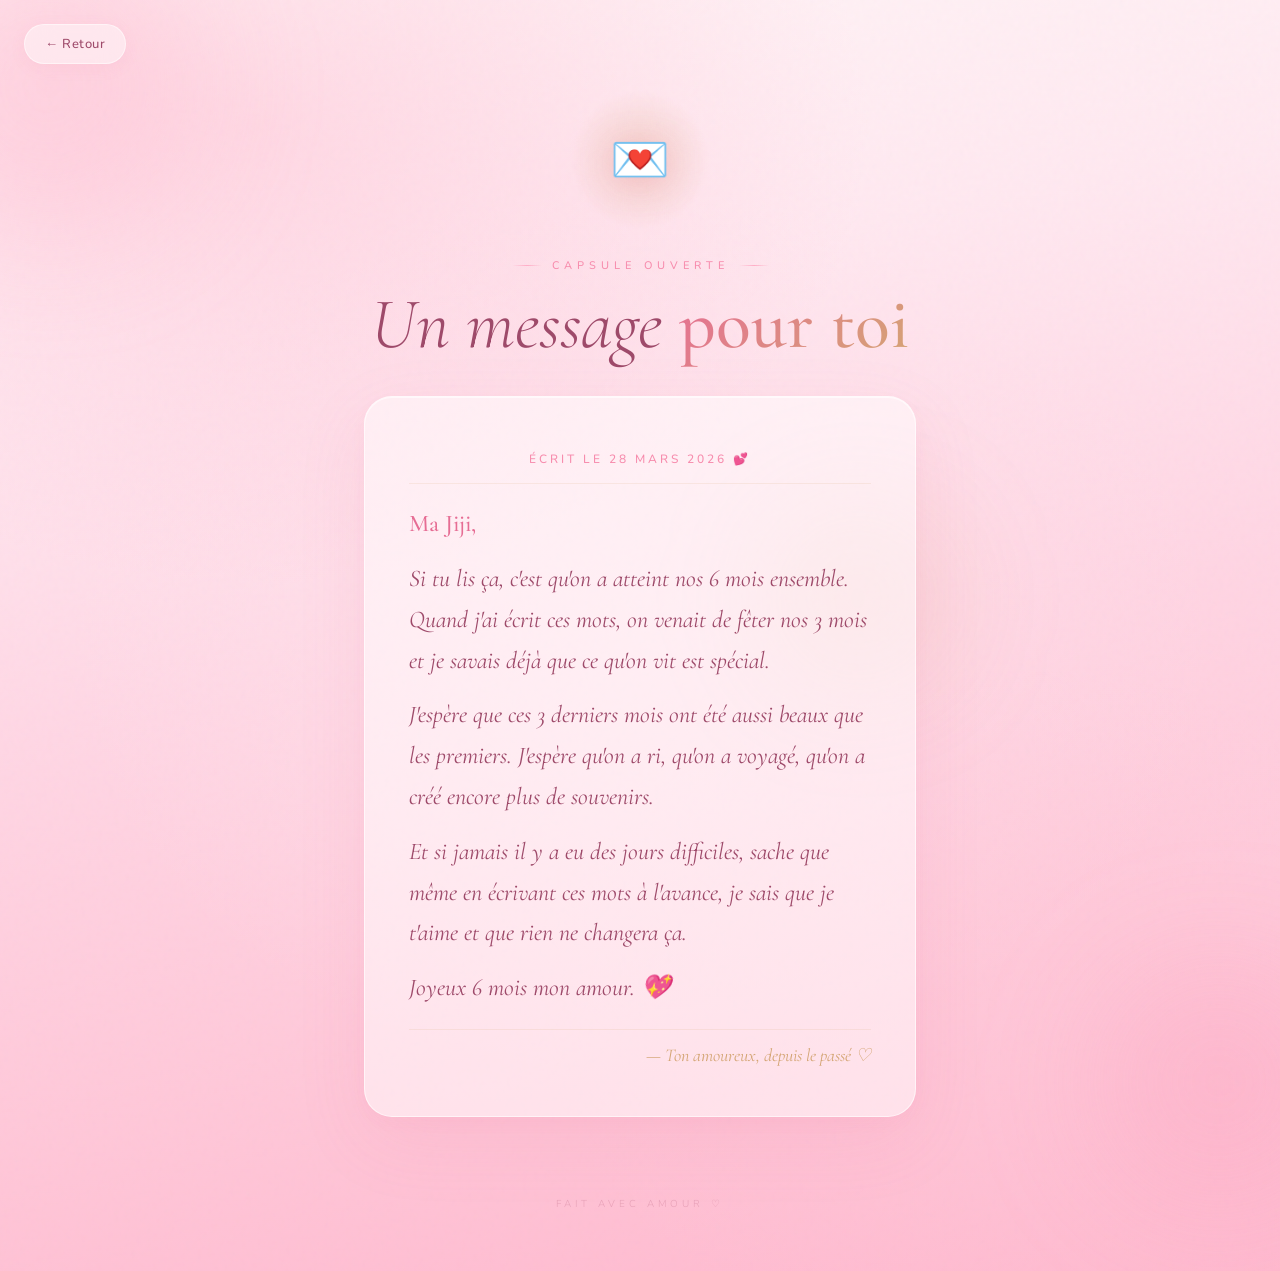
==== capsule.html @ 53beb2ec "Add files via upload" ====
<!DOCTYPE html>
<html lang="fr">
<head>
  <meta charset="UTF-8">
  <meta name="viewport" content="width=device-width, initial-scale=1.0">
  <title>Capsule temporelle 🔮</title>
  <link rel="preconnect" href="https://fonts.googleapis.com">
  <link href="https://fonts.googleapis.com/css2?family=Cormorant+Garamond:ital,wght@0,300;0,400;0,500;0,600;1,300;1,400;1,500&family=Nunito:wght@200;300;400;500;600&display=swap" rel="stylesheet">
  <link rel="stylesheet" href="style.css">
</head>
<body>

  <div class="page-moments">

    <!-- Décor ambiant -->
    <div class="orb orb-1"></div>
    <div class="orb orb-2"></div>
    <div class="orb orb-3"></div>
    <div class="hearts-container" id="heartsContainer"></div>

    <a href="index.html" class="back-btn">← Retour</a>

    <!-- ════════════════════════════════════
         CAPSULE TEMPORELLE
         ════════════════════════════════════ -->
    <div class="capsule-wrapper">

      <!-- ─── État VERROUILLÉ ─── -->
      <div class="capsule-locked" id="capsuleLocked">

        <div class="capsule-orb">
          <div class="capsule-orb-glow"></div>
          <div class="capsule-orb-icon">🔒</div>
        </div>

        <div class="capsule-header">
          <div class="welcome-tag">capsule temporelle</div>
          <h1 class="welcome-title">
            Un message <span>du passé</span>
          </h1>
          <p class="capsule-sub">
            Ton amoureux t'a écrit quelque chose…<br>
            mais il faudra patienter pour le lire.
          </p>
        </div>

        <!-- Countdown vers la date d'ouverture -->
        <div class="capsule-countdown">
          <div class="capsule-cd-label">Se déverrouille dans</div>
          <div class="capsule-cd-timer">
            <div class="capsule-cd-unit">
              <span class="capsule-cd-value" id="capDays">--</span>
              <span class="capsule-cd-suffix">jours</span>
            </div>
            <div class="capsule-cd-unit">
              <span class="capsule-cd-value" id="capHours">--</span>
              <span class="capsule-cd-suffix">heures</span>
            </div>
            <div class="capsule-cd-unit">
              <span class="capsule-cd-value" id="capMins">--</span>
              <span class="capsule-cd-suffix">min</span>
            </div>
            <div class="capsule-cd-unit">
              <span class="capsule-cd-value" id="capSecs">--</span>
              <span class="capsule-cd-suffix">sec</span>
            </div>
          </div>
          <div class="capsule-cd-date">📅 28 juin 2026 — Nos 6 mois 💕</div>
        </div>

        <p class="capsule-tease">Patience ma Jiji… ça vaut le coup d'attendre ✦</p>

      </div>

      <!-- ─── État DÉVERROUILLÉ ─── -->
      <div class="capsule-unlocked" id="capsuleUnlocked">

        <div class="capsule-orb">
          <div class="capsule-orb-glow capsule-orb-glow-open"></div>
          <div class="capsule-orb-icon">💌</div>
        </div>

        <div class="capsule-header">
          <div class="welcome-tag">capsule ouverte</div>
          <h1 class="welcome-title">
            Un message <span>pour toi</span>
          </h1>
        </div>

        <div class="capsule-letter">
          <div class="letter-paper">
            <div class="letter-header">
              <span class="letter-tag">Écrit le 28 mars 2026 💕</span>
            </div>

            <div class="capsule-message">
              <!-- ════════════════════════════════════════════
                   🎯 MODIFIE TON MESSAGE ICI
                   ════════════════════════════════════════════ -->
              <p>Ma Jiji,</p>
              <p>
                Si tu lis ça, c'est qu'on a atteint nos 6 mois ensemble.
                Quand j'ai écrit ces mots, on venait de fêter nos 3 mois
                et je savais déjà que ce qu'on vit est spécial.
              </p>
              <p>
                J'espère que ces 3 derniers mois ont été aussi beaux
                que les premiers. J'espère qu'on a ri, qu'on a voyagé,
                qu'on a créé encore plus de souvenirs.
              </p>
              <p>
                Et si jamais il y a eu des jours difficiles,
                sache que même en écrivant ces mots à l'avance,
                je sais que je t'aime et que rien ne changera ça.
              </p>
              <p>
                Joyeux 6 mois mon amour. 💖
              </p>
            </div>

            <div class="letter-signature visible" style="opacity:1; transform:none;">
              — Ton amoureux, depuis le passé ♡
            </div>
          </div>
        </div>

      </div>

    </div>

    <p class="footer-text" style="position:relative; z-index:2; margin-top:40px;">fait avec amour ♡</p>
  </div>

  <script src="script.js"></script>
  <script>
  /* ═══════════════════════════════════════════════════════
     CAPSULE TEMPORELLE — Logique
     ═══════════════════════════════════════════════════════ */

  // ════════════════════════════════════════════
  // 🎯 DATE D'OUVERTURE (modifie ici)
  // Mois 0-indexé : 5 = juin
  // ════════════════════════════════════════════
  const UNLOCK_DATE = new Date(2026, 5, 28, 0, 0, 0); // 28 juin 2026

  const lockedEl = document.getElementById('capsuleLocked');
  const unlockedEl = document.getElementById('capsuleUnlocked');
  const capDays = document.getElementById('capDays');
  const capHours = document.getElementById('capHours');
  const capMins = document.getElementById('capMins');
  const capSecs = document.getElementById('capSecs');

  function checkCapsule() {
    const now = new Date();
    const diff = UNLOCK_DATE - now;

    if (diff <= 0) {
      // DÉVERROUILLÉ !
      lockedEl.style.display = 'none';
      unlockedEl.style.display = 'flex';
      unlockedEl.classList.add('capsule-reveal');

      // Confettis
      for (let i = 0; i < 25; i++) {
        setTimeout(() => {
          const c = document.createElement('span');
          c.className = 'confetti';
          c.textContent = ['💖','💕','✨','🌸','♡','💗','🩷','🔮'][Math.floor(Math.random()*8)];
          c.style.left = Math.random() * 100 + '%';
          c.style.setProperty('--fall-duration', (2 + Math.random() * 3) + 's');
          c.style.setProperty('--sway', (Math.random() > 0.5 ? '' : '-') + (20 + Math.random()*60) + 'px');
          document.querySelector('.capsule-wrapper').appendChild(c);
          setTimeout(() => c.remove(), 5000);
        }, i * 100);
      }
      return;
    }

    // Encore verrouillé → afficher le countdown
    lockedEl.style.display = 'flex';
    unlockedEl.style.display = 'none';

    const days = Math.floor(diff / (1000 * 60 * 60 * 24));
    const hours = Math.floor((diff / (1000 * 60 * 60)) % 24);
    const mins = Math.floor((diff / (1000 * 60)) % 60);
    const secs = Math.floor((diff / 1000) % 60);

    capDays.textContent = String(days).padStart(2, '0');
    capHours.textContent = String(hours).padStart(2, '0');
    capMins.textContent = String(mins).padStart(2, '0');
    capSecs.textContent = String(secs).padStart(2, '0');
  }

  checkCapsule();
  setInterval(checkCapsule, 1000);
  </script>
</body>
</html>
---- style.css ----
/*
   POUR TOI 💕 — Feuille de style principale
*/

/*  Reset & Variables  */
*,
*::before,
*::after {
  margin: 0;
  padding: 0;
  box-sizing: border-box;
}

:root {
  /* Palette rose pastel */
  --rose-1: #fff5f7;
  --rose-2: #ffe4ec;
  --rose-3: #ffc8d9;
  --rose-4: #ffadc6;
  --rose-5: #f78cad;
  --rose-6: #e66d94;

  /* Accents */
  --blush: #fdf0f3;
  --cream: #fff9f5;
  --gold: #d4a574;
  --gold-light: #e8c9a0;

  /* Texte */
  --text-soft: rgba(180, 90, 120, 0.7);
  --text-warm: #9e4a6a;
}

html {
  scroll-behavior: smooth;
}

body {
  font-family: 'Nunito', sans-serif;
  background: var(--rose-1);
  color: var(--text-warm);
  overflow-x: hidden;
  -webkit-font-smoothing: antialiased;
}


/* ═══════════════════════════════════════════════════════
   HERO SECTION
   ═══════════════════════════════════════════════════════ */
.hero {
  min-height: 100vh;
  min-height: 100dvh;
  position: relative;
  display: flex;
  flex-direction: column;
  align-items: center;
  justify-content: center;
  padding: 40px 24px 60px;
  overflow: hidden;
}

/* Fond dégradé multicouche animé */
.hero::before {
  content: '';
  position: absolute;
  inset: 0;
  background:
    radial-gradient(ellipse 80% 60% at 20% 10%, rgba(255, 173, 198, 0.35) 0%, transparent 60%),
    radial-gradient(ellipse 70% 50% at 80% 80%, rgba(255, 200, 217, 0.4) 0%, transparent 55%),
    radial-gradient(ellipse 90% 70% at 50% 50%, rgba(255, 228, 236, 0.5) 0%, transparent 50%),
    linear-gradient(170deg, #fff5f7 0%, #ffe8f0 25%, #ffd6e4 50%, #ffc8d9 75%, #ffb8ce 100%);
  z-index: 0;
  animation: bgShift 20s ease-in-out infinite alternate;
}

@keyframes bgShift {
  0%   { filter: hue-rotate(0deg) brightness(1); }
  50%  { filter: hue-rotate(5deg) brightness(1.02); }
  100% { filter: hue-rotate(-3deg) brightness(1.01); }
}

/* Texture grain subtile */
.hero::after {
  content: '';
  position: absolute;
  inset: 0;
  opacity: 0.03;
  z-index: 1;
  pointer-events: none;
  background-image: url("data:image/svg+xml,%3Csvg viewBox='0 0 256 256' xmlns='http://www.w3.org/2000/svg'%3E%3Cfilter id='n'%3E%3CfeTurbulence type='fractalNoise' baseFrequency='0.9' numOctaves='4' stitchTiles='stitch'/%3E%3C/filter%3E%3Crect width='100%25' height='100%25' filter='url(%23n)'/%3E%3C/svg%3E");
}

.hero-content {
  position: relative;
  z-index: 2;
  display: flex;
  flex-direction: column;
  align-items: center;
  gap: 36px;
  max-width: 900px;
  width: 100%;
}


/* ─── Orbes lumineuses flottantes ─── */
.orb {
  position: absolute;
  border-radius: 50%;
  pointer-events: none;
  z-index: 1;
  filter: blur(60px);
}

.orb-1 {
  width: 300px;
  height: 300px;
  background: rgba(255, 173, 198, 0.3);
  top: -5%;
  left: -8%;
  animation: orbDrift1 18s ease-in-out infinite;
}

.orb-2 {
  width: 250px;
  height: 250px;
  background: rgba(247, 140, 173, 0.2);
  bottom: 5%;
  right: -5%;
  animation: orbDrift2 22s ease-in-out infinite;
}

.orb-3 {
  width: 180px;
  height: 180px;
  background: rgba(212, 165, 116, 0.15);
  top: 40%;
  left: 60%;
  animation: orbDrift3 15s ease-in-out infinite;
}

@keyframes orbDrift1 {
  0%, 100% { transform: translate(0, 0) scale(1); }
  33%      { transform: translate(40px, -30px) scale(1.1); }
  66%      { transform: translate(-20px, 40px) scale(0.9); }
}

@keyframes orbDrift2 {
  0%, 100% { transform: translate(0, 0) scale(1); }
  50%      { transform: translate(-50px, -30px) scale(1.15); }
}

@keyframes orbDrift3 {
  0%, 100% { transform: translate(0, 0); }
  50%      { transform: translate(30px, 30px); }
}


/* ═══════════════════════════════════════════════════════
   TEXTE DE BIENVENUE
   ═══════════════════════════════════════════════════════ */
.welcome-section {
  text-align: center;
  opacity: 0;
  animation: revealUp 1.2s cubic-bezier(.22, 1, .36, 1) 0.3s forwards;
}

.welcome-tag {
  font-family: 'Nunito', sans-serif;
  font-size: 11px;
  font-weight: 500;
  letter-spacing: 5px;
  text-transform: uppercase;
  color: var(--rose-5);
  margin-bottom: 12px;
  display: flex;
  align-items: center;
  justify-content: center;
  gap: 10px;
}

.welcome-tag::before,
.welcome-tag::after {
  content: '';
  width: 30px;
  height: 1px;
  background: linear-gradient(90deg, transparent, var(--rose-4), transparent);
}

.welcome-title {
  font-family: 'Cormorant Garamond', serif;
  font-size: clamp(36px, 8vw, 72px);
  font-weight: 300;
  font-style: italic;
  line-height: 1.1;
  color: var(--text-warm);
  margin-bottom: 8px;
}

.welcome-title span {
  font-weight: 500;
  font-style: normal;
  background: linear-gradient(135deg, var(--rose-6), var(--gold));
  -webkit-background-clip: text;
  -webkit-text-fill-color: transparent;
  background-clip: text;
}

.welcome-sub {
  font-family: 'Cormorant Garamond', serif;
  font-size: clamp(16px, 3vw, 22px);
  font-weight: 300;
  color: var(--text-soft);
  letter-spacing: 0.5px;
}


/* ═══════════════════════════════════════════════════════
   HERO IMAGE ZONE — Image + Countdown bubble
   ═══════════════════════════════════════════════════════ */
.hero-image-zone {
  position: relative;
  display: flex;
  align-items: center;
  justify-content: center;
  width: 100%;
  max-width: 900px;
}


/* ─── Bulle Countdown ─── */
.countdown-bubble {
  position: absolute;
  left: clamp(-10px, 2vw, 40px);
  top: 50%;
  transform: translateY(-50%);
  z-index: 10;

  display: flex;
  flex-direction: column;
  align-items: center;
  gap: 8px;

  padding: 20px 22px;
  border-radius: 26px;
  background: rgba(255, 255, 255, 0.35);
  backdrop-filter: blur(22px);
  -webkit-backdrop-filter: blur(22px);
  border: 1px solid rgba(255, 255, 255, 0.5);
  box-shadow:
    0 16px 50px rgba(230, 109, 148, 0.14),
    0 4px 18px rgba(230, 109, 148, 0.07),
    inset 0 1px 0 rgba(255, 255, 255, 0.55);

  opacity: 0;
  animation: revealBubble 1.2s cubic-bezier(.22, 1, .36, 1) 0.8s forwards;
}

@keyframes revealBubble {
  from { opacity: 0; transform: translateY(-50%) translateX(-30px) scale(0.9); }
  to   { opacity: 1; transform: translateY(-50%) translateX(0) scale(1); }
}

/* Reflet subtil en haut */
.countdown-bubble::before {
  content: '';
  position: absolute;
  top: 0;
  left: 0;
  right: 0;
  height: 45%;
  border-radius: 26px 26px 0 0;
  background: linear-gradient(to bottom, rgba(255, 255, 255, 0.1), transparent);
  pointer-events: none;
}

/* Label "Nos 3 mois dans" */
.countdown-label {
  font-family: 'Nunito', sans-serif;
  font-size: 11px;
  font-weight: 500;
  letter-spacing: 1.5px;
  text-transform: uppercase;
  color: var(--rose-5);
}

/* Timer principal */
.countdown-timer {
  display: flex;
  align-items: baseline;
  gap: 4px;
}

.countdown-unit {
  display: flex;
  align-items: baseline;
  gap: 1px;
}

.countdown-value {
  font-family: 'Cormorant Garamond', serif;
  font-size: clamp(26px, 4vw, 36px);
  font-weight: 600;
  color: var(--text-warm);
  min-width: 2ch;
  text-align: center;
  line-height: 1;
  transition: transform 0.3s cubic-bezier(.22, 1, .36, 1), opacity 0.3s ease;
}

.countdown-value.tick {
  transform: translateY(-3px) scale(1.1);
  opacity: 0.7;
}

.countdown-suffix {
  font-family: 'Nunito', sans-serif;
  font-size: 12px;
  font-weight: 400;
  color: var(--text-soft);
  margin-left: 1px;
}

.countdown-sep {
  font-family: 'Cormorant Garamond', serif;
  font-size: clamp(20px, 3vw, 28px);
  font-weight: 300;
  color: var(--rose-4);
  margin: 0 2px;
  line-height: 1;
  animation: pulseSep 2s ease-in-out infinite;
}

@keyframes pulseSep {
  0%, 100% { opacity: 1; }
  50% { opacity: 0.3; }
}

/* Date cible */
.countdown-date {
  font-family: 'Nunito', sans-serif;
  font-size: 10px;
  font-weight: 400;
  letter-spacing: 1px;
  color: var(--gold);
}

/* ─── Countdown responsive ─── */
@media (max-width: 900px) {
  .hero-image-zone {
    flex-direction: column;
    gap: 20px;
  }

  .countdown-bubble {
    position: relative;
    left: auto;
    top: auto;
    transform: none;
    animation: revealUp 1.2s cubic-bezier(.22, 1, .36, 1) 0.8s forwards;
    order: -1;
  }
}

@media (max-width: 600px) {
  .countdown-bubble {
    padding: 16px 18px;
    border-radius: 22px;
  }

  .countdown-value {
    font-size: 24px;
  }
}


/* ═══════════════════════════════════════════════════════
   IMAGE — Composition organique
   ═══════════════════════════════════════════════════════ */
.image-showcase {
  position: relative;
  width: clamp(220px, 50vw, 340px);
  opacity: 0;
  animation: revealScale 1.4s cubic-bezier(.22, 1, .36, 1) 0.6s forwards;
}

.image-frame {
  position: relative;
  border-radius: 40% 60% 55% 45% / 55% 45% 60% 40%;
  overflow: hidden;
  aspect-ratio: 3 / 4;
  box-shadow:
    0 30px 80px rgba(230, 109, 148, 0.2),
    0 10px 30px rgba(230, 109, 148, 0.1),
    inset 0 0 60px rgba(255, 255, 255, 0.2);
  border: 3px solid rgba(255, 255, 255, 0.5);
  animation:
    morphBlob 12s ease-in-out infinite,
    gentleFloat 6s ease-in-out infinite;
}

@keyframes morphBlob {
  0%, 100% { border-radius: 40% 60% 55% 45% / 55% 45% 60% 40%; }
  25%      { border-radius: 55% 45% 40% 60% / 45% 60% 45% 55%; }
  50%      { border-radius: 45% 55% 60% 40% / 60% 40% 55% 45%; }
  75%      { border-radius: 60% 40% 45% 55% / 40% 55% 45% 60%; }
}

@keyframes gentleFloat {
  0%, 100% { transform: translateY(0); }
  50%      { transform: translateY(-10px); }
}

.image-frame img {
  width: 100%;
  height: 100%;
  object-fit: cover;
  object-position: center 15%;
  display: block;
}

/* Overlay lumineux sur l'image */
.image-frame::after {
  content: '';
  position: absolute;
  inset: 0;
  background: linear-gradient(
    to top,
    rgba(255, 200, 217, 0.2) 0%,
    transparent 30%,
    transparent 70%,
    rgba(255, 245, 247, 0.15) 100%
  );
  pointer-events: none;
}

/* Anneau décoratif doré qui tourne */
.image-ring {
  position: absolute;
  inset: -18px;
  border-radius: 50%;
  border: 1px solid rgba(212, 165, 116, 0.2);
  animation: ringRotate 30s linear infinite;
  pointer-events: none;
}

.image-ring::before {
  content: '✦';
  position: absolute;
  top: -6px;
  left: 50%;
  transform: translateX(-50%);
  font-size: 12px;
  color: var(--gold);
  text-shadow: 0 0 10px rgba(212, 165, 116, 0.5);
}

@keyframes ringRotate {
  from { transform: rotate(0deg); }
  to   { transform: rotate(360deg); }
}



/* ═══════════════════════════════════════════════════════
   CARROUSEL — Navigation glassmorphism
   ═══════════════════════════════════════════════════════ */
.carousel-wrapper {
  width: 100%;
  max-width: 720px;
  opacity: 0;
  animation: revealUp 1.4s cubic-bezier(.22, 1, .36, 1) 0.9s forwards;
}

.carousel-container {
  position: relative;
  overflow: hidden;
  border-radius: 28px;
  background: rgba(255, 255, 255, 0.35);
  backdrop-filter: blur(24px);
  -webkit-backdrop-filter: blur(24px);
  border: 1px solid rgba(255, 255, 255, 0.5);
  box-shadow:
    0 20px 60px rgba(230, 109, 148, 0.1),
    0 4px 20px rgba(230, 109, 148, 0.05),
    inset 0 1px 0 rgba(255, 255, 255, 0.6);
}

.carousel-track {
  display: flex;
  transition: transform 0.7s cubic-bezier(.22, 1, .36, 1);
}

.carousel-slide {
  min-width: 100%;
  padding: clamp(28px, 5vw, 48px) clamp(24px, 5vw, 40px);
  text-align: center;
  display: flex;
  flex-direction: column;
  align-items: center;
  justify-content: center;
  gap: 14px;
  min-height: 180px;
}

/* Lien cliquable icône + titre */
.slide-link {
  display: flex;
  flex-direction: column;
  align-items: center;
  gap: 10px;
  text-decoration: none;
  color: inherit;
  cursor: pointer;
  padding: 12px 24px;
  border-radius: 20px;
  transition: all 0.35s cubic-bezier(.22, 1, .36, 1);
}

.slide-link:hover {
  background: rgba(255, 255, 255, 0.25);
  transform: translateY(-3px);
  box-shadow: 0 8px 24px rgba(230, 109, 148, 0.12);
}

.slide-link:hover .slide-title {
  background: linear-gradient(135deg, var(--rose-6), var(--gold));
  -webkit-background-clip: text;
  -webkit-text-fill-color: transparent;
  background-clip: text;
}

.slide-link:hover .slide-icon {
  transform: scale(1.15);
  filter: drop-shadow(0 6px 18px rgba(247, 140, 173, 0.45));
}

.slide-link .slide-icon {
  transition: all 0.35s ease;
}

.slide-link .slide-title {
  transition: all 0.35s ease;
}

.slide-icon {
  font-size: 32px;
  filter: drop-shadow(0 4px 12px rgba(247, 140, 173, 0.3));
  animation: gentleFloat 4s ease-in-out infinite;
}

.slide-title {
  font-family: 'Cormorant Garamond', serif;
  font-size: clamp(24px, 4.5vw, 36px);
  font-weight: 400;
  color: var(--text-warm);
  line-height: 1.2;
}

.slide-text {
  font-family: 'Nunito', sans-serif;
  font-size: clamp(13px, 2.2vw, 16px);
  font-weight: 300;
  color: var(--text-soft);
  line-height: 1.7;
  max-width: 420px;
}

.slide-divider {
  width: 40px;
  height: 1px;
  background: linear-gradient(90deg, transparent, var(--gold-light), transparent);
}

/* Flèches de navigation */
.carousel-nav {
  position: absolute;
  top: 50%;
  transform: translateY(-50%);
  width: 38px;
  height: 38px;
  border-radius: 50%;
  border: 1px solid rgba(255, 255, 255, 0.6);
  background: rgba(255, 255, 255, 0.5);
  backdrop-filter: blur(10px);
  -webkit-backdrop-filter: blur(10px);
  cursor: pointer;
  display: flex;
  align-items: center;
  justify-content: center;
  transition: all 0.3s ease;
  z-index: 3;
  color: var(--rose-6);
  font-size: 14px;
}

.carousel-nav:hover {
  background: rgba(255, 255, 255, 0.8);
  box-shadow: 0 4px 16px rgba(230, 109, 148, 0.15);
  transform: translateY(-50%) scale(1.08);
}

.carousel-prev { left: 12px; }
.carousel-next { right: 12px; }

/* Points de navigation */
.carousel-dots {
  display: flex;
  justify-content: center;
  gap: 10px;
  margin-top: 20px;
}

.carousel-dot {
  width: 8px;
  height: 8px;
  border-radius: 4px;
  border: none;
  background: var(--rose-3);
  cursor: pointer;
  transition: all 0.4s cubic-bezier(.22, 1, .36, 1);
  padding: 0;
}

.carousel-dot.active {
  width: 28px;
  background: linear-gradient(90deg, var(--rose-5), var(--gold));
  box-shadow: 0 2px 8px rgba(247, 140, 173, 0.3);
}

.carousel-dot:hover:not(.active) {
  background: var(--rose-4);
  transform: scale(1.2);
}

/* Pilules de navigation */
.carousel-pills {
  display: flex;
  justify-content: center;
  gap: 8px;
  margin-top: 16px;
  flex-wrap: wrap;
}

.carousel-pill {
  font-family: 'Nunito', sans-serif;
  font-size: 11px;
  font-weight: 400;
  letter-spacing: 0.8px;
  padding: 7px 16px;
  border-radius: 20px;
  border: 1px solid rgba(255, 255, 255, 0.4);
  background: transparent;
  color: var(--text-soft);
  cursor: pointer;
  transition: all 0.3s ease;
  backdrop-filter: blur(8px);
  -webkit-backdrop-filter: blur(8px);
}

.carousel-pill.active {
  background: rgba(255, 255, 255, 0.45);
  color: var(--text-warm);
  font-weight: 500;
  border-color: rgba(255, 255, 255, 0.7);
  box-shadow: 0 2px 12px rgba(230, 109, 148, 0.08);
}

.carousel-pill:hover:not(.active) {
  background: rgba(255, 255, 255, 0.25);
  color: var(--text-warm);
}


/* ═══════════════════════════════════════════════════════
   COEURS FLOTTANTS
   ═══════════════════════════════════════════════════════ */
.hearts-container {
  position: absolute;
  inset: 0;
  pointer-events: none;
  z-index: 1;
  overflow: hidden;
}

.floating-heart {
  position: absolute;
  bottom: -30px;
  opacity: 0;
  animation: floatUp var(--dur) ease-in-out var(--delay) infinite;
  font-size: var(--size);
  color: var(--rose-4);
}

@keyframes floatUp {
  0%   { transform: translateY(0) rotate(0deg) scale(0.5); opacity: 0; }
  10%  { opacity: 0.5; }
  50%  { opacity: 0.25; }
  100% { transform: translateY(-105vh) rotate(var(--rot)) scale(1); opacity: 0; }
}


/* ═══════════════════════════════════════════════════════
   FOOTER
   ═══════════════════════════════════════════════════════ */
.footer-text {
  font-family: 'Nunito', sans-serif;
  font-size: 10px;
  font-weight: 300;
  letter-spacing: 4px;
  text-transform: uppercase;
  color: rgba(180, 90, 120, 0.3);
  opacity: 0;
  animation: revealUp 1s ease 1.5s forwards;
}


/* ═══════════════════════════════════════════════════════
   SECTION MESSAGE
   ═══════════════════════════════════════════════════════ */
.message-section {
  min-height: 70vh;
  display: flex;
  align-items: center;
  justify-content: center;
  padding: 80px 24px;
  position: relative;
  background: linear-gradient(180deg, var(--rose-1) 0%, #fff 40%, var(--rose-1) 100%);
}

.message-card {
  max-width: 560px;
  text-align: center;
  padding: 60px 40px;
  background: rgba(255, 255, 255, 0.6);
  backdrop-filter: blur(20px);
  -webkit-backdrop-filter: blur(20px);
  border-radius: 32px;
  border: 1px solid rgba(255, 255, 255, 0.7);
  box-shadow: 0 30px 80px rgba(230, 109, 148, 0.08);
  opacity: 0;
  transform: translateY(40px);
  transition: all 0.8s cubic-bezier(.22, 1, .36, 1);
}

.message-card.visible {
  opacity: 1;
  transform: translateY(0);
}

.message-card .msg-emoji {
  font-size: 40px;
  margin-bottom: 20px;
  display: block;
}

.message-card h2 {
  font-family: 'Cormorant Garamond', serif;
  font-size: clamp(26px, 5vw, 38px);
  font-weight: 400;
  font-style: italic;
  color: var(--text-warm);
  line-height: 1.4;
  margin-bottom: 16px;
}

.message-card p {
  font-family: 'Nunito', sans-serif;
  font-size: clamp(14px, 2.5vw, 16px);
  font-weight: 300;
  color: var(--text-soft);
  line-height: 1.8;
}

.message-card .signature {
  margin-top: 28px;
  font-family: 'Cormorant Garamond', serif;
  font-size: 18px;
  font-style: italic;
  color: var(--gold);
}


/* ═══════════════════════════════════════════════════════
   ANIMATIONS GLOBALES
   ═══════════════════════════════════════════════════════ */
@keyframes revealUp {
  from { opacity: 0; transform: translateY(30px); }
  to   { opacity: 1; transform: translateY(0); }
}

@keyframes revealScale {
  from { opacity: 0; transform: scale(0.88); }
  to   { opacity: 1; transform: scale(1); }
}


/* ═══════════════════════════════════════════════════════
   RESPONSIVE
   ═══════════════════════════════════════════════════════ */
@media (max-width: 600px) {
  .carousel-nav {
    width: 32px;
    height: 32px;
    font-size: 12px;
  }
  .carousel-prev { left: 6px; }
  .carousel-next { right: 6px; }

  .image-ring { inset: -12px; }

  .message-card {
    padding: 40px 28px;
    border-radius: 24px;
  }
}


/* ═══════════════════════════════════════════════════════
   PAGE — NOS MOMENTS
   ═══════════════════════════════════════════════════════ */
.page-moments {
  min-height: 100vh;
  min-height: 100dvh;
  position: relative;
  display: flex;
  flex-direction: column;
  align-items: center;
  justify-content: flex-start;
  padding: 40px 24px 60px;
  overflow: hidden;
}

/* Même fond que la hero */
.page-moments::before {
  content: '';
  position: absolute;
  inset: 0;
  background:
    radial-gradient(ellipse 80% 60% at 20% 10%, rgba(255, 173, 198, 0.35) 0%, transparent 60%),
    radial-gradient(ellipse 70% 50% at 80% 80%, rgba(255, 200, 217, 0.4) 0%, transparent 55%),
    radial-gradient(ellipse 90% 70% at 50% 50%, rgba(255, 228, 236, 0.5) 0%, transparent 50%),
    linear-gradient(170deg, #fff5f7 0%, #ffe8f0 25%, #ffd6e4 50%, #ffc8d9 75%, #ffb8ce 100%);
  z-index: 0;
  animation: bgShift 20s ease-in-out infinite alternate;
}

.page-moments::after {
  content: '';
  position: absolute;
  inset: 0;
  opacity: 0.03;
  z-index: 1;
  pointer-events: none;
  background-image: url("data:image/svg+xml,%3Csvg viewBox='0 0 256 256' xmlns='http://www.w3.org/2000/svg'%3E%3Cfilter id='n'%3E%3CfeTurbulence type='fractalNoise' baseFrequency='0.9' numOctaves='4' stitchTiles='stitch'/%3E%3C/filter%3E%3Crect width='100%25' height='100%25' filter='url(%23n)'/%3E%3C/svg%3E");
}

/* ─── Bouton retour ─── */
.back-btn {
  position: fixed;
  top: 24px;
  left: 24px;
  z-index: 100;
  font-family: 'Nunito', sans-serif;
  font-size: 13px;
  font-weight: 500;
  letter-spacing: 0.5px;
  color: var(--text-warm);
  text-decoration: none;
  padding: 10px 20px;
  border-radius: 20px;
  background: rgba(255, 255, 255, 0.45);
  backdrop-filter: blur(14px);
  -webkit-backdrop-filter: blur(14px);
  border: 1px solid rgba(255, 255, 255, 0.5);
  box-shadow: 0 4px 16px rgba(230, 109, 148, 0.08);
  transition: all 0.3s ease;
  opacity: 0;
  animation: revealUp 0.8s cubic-bezier(.22, 1, .36, 1) 0.2s forwards;
}

.back-btn:hover {
  background: rgba(255, 255, 255, 0.7);
  transform: translateY(-2px);
  box-shadow: 0 6px 20px rgba(230, 109, 148, 0.12);
}

/* ─── Contenu principal ─── */
.moments-content {
  position: relative;
  z-index: 2;
  display: flex;
  flex-direction: column;
  align-items: center;
  gap: 0;
  width: 100%;
  max-width: 1200px;
}

.moments-header {
  text-align: center;
  padding-top: 30px;
  opacity: 0;
  animation: revealUp 1.2s cubic-bezier(.22, 1, .36, 1) 0.3s forwards;
}

/* ═══════════════════════════════════════════════════════
   TIMELINE — Structure verticale de souvenirs
   ═══════════════════════════════════════════════════════ */

/* En-tête de la page timeline */
.timeline-hero {
  position: relative;
  z-index: 2;
  text-align: center;
  padding: 60px 24px 40px;
}

.timeline-intro {
  margin-top: 14px;
  font-family: 'Nunito', sans-serif;
  font-size: 14px;
  font-weight: 300;
  color: var(--text-soft);
  letter-spacing: 1px;
  opacity: 0;
  animation: revealUp 1s ease 0.8s forwards;
}

/* Conteneur timeline */
.timeline {
  position: relative;
  z-index: 2;
  max-width: 1100px;
  margin: 0 auto;
  padding: 0 24px 40px;
}

/* Fil vertical */
.timeline::before {
  content: '';
  position: absolute;
  top: 0;
  left: 50%;
  transform: translateX(-50%);
  width: 1px;
  height: 100%;
  background: linear-gradient(
    to bottom,
    transparent 0%,
    rgba(212, 165, 116, 0.25) 8%,
    rgba(212, 165, 116, 0.2) 50%,
    rgba(212, 165, 116, 0.25) 92%,
    transparent 100%
  );
}


/* ─── Bloc mémoire (chaque souvenir) ─── */
.memory-block {
  position: relative;
  padding: 40px 0;
  overflow: visible;
}

/* Point sur la timeline */
.timeline-dot-marker {
  position: absolute;
  left: 50%;
  top: 60px;
  transform: translateX(-50%);
  width: 12px;
  height: 12px;
  border-radius: 50%;
  background: linear-gradient(135deg, var(--rose-5), var(--gold));
  box-shadow: 0 0 16px rgba(247, 140, 173, 0.35);
  z-index: 5;
}

.timeline-dot-marker::after {
  content: '';
  position: absolute;
  inset: -5px;
  border-radius: 50%;
  border: 1px solid rgba(212, 165, 116, 0.2);
}

/* Contenu du bloc mémoire */
.memory-content {
  display: flex;
  flex-direction: column;
  align-items: center;
  text-align: center;
  max-width: 720px;
  margin: 0 auto;
}

/* ─── Date — style simple ─── */
.memory-date {
  font-family: 'Nunito', sans-serif;
  font-size: 12px;
  font-weight: 500;
  letter-spacing: 4px;
  text-transform: uppercase;
  color: var(--rose-5);
  margin-bottom: 10px;
  display: flex;
  align-items: center;
  gap: 10px;
}

.memory-date::before,
.memory-date::after {
  content: '';
  width: 24px;
  height: 1px;
  background: linear-gradient(90deg, transparent, var(--rose-4), transparent);
}

/* ─── Date — style alternatif (plus émotionnel) ─── */
.memory-date-alt {
  display: flex;
  align-items: center;
  gap: 16px;
  margin-bottom: 14px;
}

.memory-date-alt .date-text {
  font-family: 'Nunito', sans-serif;
  font-size: 11px;
  font-weight: 400;
  letter-spacing: 3px;
  text-transform: uppercase;
  color: var(--gold);
}

.memory-date-alt .date-line {
  width: 40px;
  height: 1px;
  background: linear-gradient(90deg, transparent, var(--gold-light), transparent);
}

/* ─── Titres ─── */
.memory-title {
  font-family: 'Cormorant Garamond', serif;
  font-size: clamp(26px, 5vw, 40px);
  font-weight: 400;
  font-style: italic;
  color: var(--text-warm);
  line-height: 1.2;
  margin-bottom: 6px;
}

.memory-title-emotional {
  font-weight: 500;
  font-style: normal;
  background: linear-gradient(135deg, var(--text-warm), var(--rose-6), var(--gold));
  -webkit-background-clip: text;
  -webkit-text-fill-color: transparent;
  background-clip: text;
}

.memory-subtitle {
  font-family: 'Nunito', sans-serif;
  font-size: clamp(13px, 2.2vw, 15px);
  font-weight: 300;
  color: var(--text-soft);
  margin-bottom: 4px;
  letter-spacing: 0.3px;
}

/* Séparateur fin dans les blocs */
.memory-divider {
  width: 40px;
  height: 1px;
  background: linear-gradient(90deg, transparent, var(--gold-light), transparent);
  margin: 14px 0 20px;
}

/* ─── Images latérales (seulement bloc 1) ─── */
.memory-block .moments-img-victini {
  position: absolute;
  left: -43%;
  top: 70%;
  transform: translateY(-50%);
  z-index: 3;
}

.memory-block .moments-img-hellokitty {
  position: absolute;
  right: -43%;
  top: 20%;
  transform: translateY(-50%);
  z-index: 3;
}

.memory-block .moments-img-melody {
  position: absolute;
  right: -43%;
  top: 120%;
  transform: translateY(-50%);
  z-index: 3;
}

.memory-block .moments-img-maomao {
  position: absolute;
  left: -43%;
  top: 280%;
  transform: translateY(-50%);
  z-index: 3;
}

.memory-block .moments-img-nymphali {
  position: absolute;
  left: -43%;
  top: 170%;
  transform: translateY(-50%);
  z-index: 3;
}

.moments-img .image-showcase {
  width: clamp(140px, 20vw, 230px);
}

.moments-img-left .image-frame {
  animation: morphBlob 12s ease-in-out infinite, gentleFloat 6s ease-in-out infinite;
}

.moments-img-right .image-frame {
  animation: morphBlob 12s ease-in-out 2s infinite, gentleFloat 6s ease-in-out 1.5s infinite;
}

.moments-img-right .image-ring {
  animation: ringRotate 30s linear infinite reverse;
}


/* ─── Séparateur entre les blocs ─── */
.timeline-separator {
  display: flex;
  align-items: center;
  justify-content: center;
  padding: 30px 0;
  position: relative;
  z-index: 2;
}

.separator-icon {
  font-size: 14px;
  color: var(--gold);
  background: var(--rose-1);
  padding: 8px 14px;
  border-radius: 20px;
  border: 1px solid rgba(212, 165, 116, 0.15);
  letter-spacing: 2px;
  text-shadow: 0 0 8px rgba(212, 165, 116, 0.3);
}


/* ─── Scroll reveal pour les blocs ─── */
.memory-reveal {
  opacity: 0;
  transform: translateY(40px);
  transition: all 0.9s cubic-bezier(.22, 1, .36, 1);
}

.memory-reveal.visible {
  opacity: 1;
  transform: translateY(0);
}


/* ─── Footer de la timeline ─── */
.timeline-footer {
  position: relative;
  z-index: 2;
  text-align: center;
  padding: 60px 24px 50px;
  display: flex;
  flex-direction: column;
  align-items: center;
  gap: 20px;
}

.timeline-end-text {
  font-family: 'Cormorant Garamond', serif;
  font-size: clamp(20px, 4vw, 30px);
  font-weight: 300;
  font-style: italic;
  color: var(--text-soft);
  letter-spacing: 0.5px;
}


/* ─── Responsive — Timeline ─── */
@media (max-width: 900px) {
  .timeline::before {
    left: 24px;
  }

  .timeline-dot-marker {
    left: 24px;
    width: 10px;
    height: 10px;
  }

  .moments-img .image-showcase {
    width: clamp(120px, 22vw, 180px);
  }

  .coverflow-wrapper {
    width: clamp(300px, 75vw, 520px);
  }
}

@media (max-width: 768px) {
  .timeline::before {
    left: 20px;
  }

  .timeline-dot-marker {
    left: 20px;
    top: 30px;
    width: 8px;
    height: 8px;
  }

  .memory-block {
    padding: 30px 0;
  }

  /* Images latérales en inline sur mobile */
  .memory-block .moments-img-left,
  .memory-block .moments-img-right {
    position: relative;
    left: auto;
    right: auto;
    top: auto;
    transform: none;
    display: none; /* Cacher sur mobile pour aérer */
  }

  .coverflow-wrapper {
    width: 95%;
    max-width: 400px;
  }

  .coverflow-track {
    height: clamp(260px, 55vw, 360px);
  }

  .coverflow-item {
    width: clamp(180px, 50vw, 260px);
  }

  .coverflow-item[data-pos="-1"] {
    transform: translateX(-110px) scale(0.7) rotateY(15deg);
  }
  .coverflow-item[data-pos="1"] {
    transform: translateX(110px) scale(0.7) rotateY(-15deg);
  }
  .coverflow-item[data-pos="-2"],
  .coverflow-item[data-pos="2"] {
    opacity: 0;
    pointer-events: none;
  }

  .coverflow-nav {
    width: 36px;
    height: 36px;
    font-size: 12px;
  }
  .coverflow-prev { left: -4px; }
  .coverflow-next { right: -4px; }

  .timeline-separator {
    padding: 20px 0;
  }
}


/* ═══════════════════════════════════════════════════════
   CARROUSEL COVERFLOW — Effet immersif avec profondeur
   ═══════════════════════════════════════════════════════ */
.coverflow-wrapper {
  position: relative;
  z-index: 2;
  width: clamp(320px, 55vw, 620px);
  margin: 30px auto 0;
  opacity: 0;
  animation: revealScale 1.2s cubic-bezier(.22, 1, .36, 1) 0.7s forwards;
}

.coverflow-viewport {
  overflow: hidden;
  border-radius: 28px;
  padding: 30px 0 40px;
}

.coverflow-track {
  display: flex;
  align-items: center;
  justify-content: center;
  position: relative;
  height: clamp(300px, 45vw, 460px);
  perspective: 1200px;
}

/* ─── Chaque image du coverflow ─── */
.coverflow-item {
  position: absolute;
  width: clamp(200px, 30vw, 320px);
  aspect-ratio: 3 / 4;
  border-radius: 22px;
  overflow: hidden;
  border: 3px solid rgba(255, 255, 255, 0.5);
  box-shadow:
    0 15px 40px rgba(230, 109, 148, 0.12),
    0 5px 15px rgba(230, 109, 148, 0.06);
  transition:
    transform 0.65s cubic-bezier(.22, 1, .36, 1),
    opacity 0.65s ease,
    filter 0.65s ease,
    box-shadow 0.65s ease,
    z-index 0s;
  cursor: pointer;
  will-change: transform, opacity, filter;
}

.coverflow-item img {
  width: 100%;
  height: 100%;
  object-fit: cover;
  display: block;
  transition: transform 0.5s cubic-bezier(.22, 1, .36, 1);
}

/* Overlay rosé doux */
.coverflow-item::after {
  content: '';
  position: absolute;
  inset: 0;
  background: linear-gradient(
    to top,
    rgba(255, 200, 217, 0.18) 0%,
    transparent 40%
  );
  pointer-events: none;
  border-radius: 22px;
}

/* ─── États du coverflow ─── */

/* Image active — centre, grande, nette */
.coverflow-item[data-pos="0"] {
  transform: translateX(0) scale(1) rotateY(0deg);
  z-index: 10;
  opacity: 1;
  filter: brightness(1) blur(0px);
  box-shadow:
    0 25px 70px rgba(230, 109, 148, 0.22),
    0 10px 30px rgba(230, 109, 148, 0.12),
    0 0 50px rgba(247, 140, 173, 0.08);
}

.coverflow-item[data-pos="0"]:hover img {
  transform: scale(1.05);
}

/* 1 cran à gauche */
.coverflow-item[data-pos="-1"] {
  transform: translateX(clamp(-200px, -22vw, -130px)) scale(0.75) rotateY(18deg);
  z-index: 5;
  opacity: 0.6;
  filter: brightness(0.85) blur(1.5px);
}

/* 1 cran à droite */
.coverflow-item[data-pos="1"] {
  transform: translateX(clamp(130px, 22vw, 200px)) scale(0.75) rotateY(-18deg);
  z-index: 5;
  opacity: 0.6;
  filter: brightness(0.85) blur(1.5px);
}

/* 2 crans à gauche */
.coverflow-item[data-pos="-2"] {
  transform: translateX(clamp(-340px, -38vw, -220px)) scale(0.55) rotateY(28deg);
  z-index: 2;
  opacity: 0.3;
  filter: brightness(0.75) blur(3px);
}

/* 2 crans à droite */
.coverflow-item[data-pos="2"] {
  transform: translateX(clamp(220px, 38vw, 340px)) scale(0.55) rotateY(-28deg);
  z-index: 2;
  opacity: 0.3;
  filter: brightness(0.75) blur(3px);
}

/* Tout ce qui est plus loin : caché */
.coverflow-item[data-pos="hidden"] {
  transform: translateX(0) scale(0.3);
  z-index: 0;
  opacity: 0;
  filter: blur(8px);
  pointer-events: none;
}

/* ─── Flèches de navigation coverflow ─── */
.coverflow-nav {
  position: absolute;
  top: 50%;
  transform: translateY(-50%);
  width: 44px;
  height: 44px;
  border-radius: 50%;
  border: 1px solid rgba(255, 255, 255, 0.55);
  background: rgba(255, 255, 255, 0.45);
  backdrop-filter: blur(12px);
  -webkit-backdrop-filter: blur(12px);
  cursor: pointer;
  display: flex;
  align-items: center;
  justify-content: center;
  transition: all 0.3s ease;
  z-index: 20;
  color: var(--rose-6);
  font-size: 15px;
  box-shadow: 0 4px 16px rgba(230, 109, 148, 0.08);
}

.coverflow-nav:hover {
  background: rgba(255, 255, 255, 0.75);
  box-shadow: 0 6px 24px rgba(230, 109, 148, 0.15);
  transform: translateY(-50%) scale(1.1);
}

.coverflow-prev { left: -22px; }
.coverflow-next { right: -22px; }

/* ─── Dots indicateurs ─── */
.coverflow-dots {
  display: flex;
  justify-content: center;
  gap: 8px;
  margin-top: 8px;
}

.coverflow-dot {
  width: 7px;
  height: 7px;
  border-radius: 4px;
  border: none;
  padding: 0;
  background: var(--rose-3);
  cursor: pointer;
  transition: all 0.4s cubic-bezier(.22, 1, .36, 1);
}

.coverflow-dot.active {
  width: 24px;
  background: linear-gradient(90deg, var(--rose-5), var(--gold));
  box-shadow: 0 2px 8px rgba(247, 140, 173, 0.3);
}

.coverflow-dot:hover:not(.active) {
  background: var(--rose-4);
  transform: scale(1.3);
}


/* ═══════════════════════════════════════════════════════
   MINI-JEU — Page "Pour toi"
   ═══════════════════════════════════════════════════════ */

.game-wrapper {
  position: relative;
  z-index: 2;
  width: 100%;
  max-width: 600px;
  margin: 0 auto;
  padding: 60px 24px 40px;
  display: flex;
  flex-direction: column;
  align-items: center;
  min-height: 80vh;
}

/* ─── Barre de progression ─── */
.game-progress {
  width: 100%;
  max-width: 300px;
  height: 4px;
  background: rgba(255, 255, 255, 0.3);
  border-radius: 2px;
  overflow: hidden;
  margin-bottom: 28px;
  opacity: 0;
  animation: revealUp 0.8s ease 0.5s forwards;
}

.game-progress-bar {
  height: 100%;
  width: 0%;
  background: linear-gradient(90deg, var(--rose-5), var(--gold));
  border-radius: 2px;
  transition: width 0.7s cubic-bezier(.22, 1, .36, 1);
}

/* ─── Fragments collectés ─── */
.game-fragments {
  display: flex;
  flex-wrap: wrap;
  justify-content: center;
  gap: 6px 8px;
  min-height: 36px;
  margin-bottom: 30px;
  padding: 0 10px;
}

.fragment-word {
  font-family: 'Cormorant Garamond', serif;
  font-size: clamp(16px, 3vw, 20px);
  font-weight: 400;
  font-style: italic;
  color: var(--text-warm);
  opacity: 0;
  transform: translateY(10px) scale(0.85);
  transition: all 0.5s cubic-bezier(.22, 1, .36, 1);
  padding: 4px 10px;
  background: rgba(255, 255, 255, 0.3);
  backdrop-filter: blur(8px);
  -webkit-backdrop-filter: blur(8px);
  border-radius: 12px;
  border: 1px solid rgba(255, 255, 255, 0.4);
}

.fragment-word.visible {
  opacity: 1;
  transform: translateY(0) scale(1);
}

/* ─── Zone des étapes ─── */
.game-stage {
  width: 100%;
  position: relative;
  min-height: 320px;
  display: flex;
  align-items: center;
  justify-content: center;
}

.step {
  position: absolute;
  width: 100%;
  text-align: center;
  display: flex;
  flex-direction: column;
  align-items: center;
  gap: 16px;
  padding: 30px 20px;

  opacity: 0;
  transform: translateY(30px) scale(0.95);
  pointer-events: none;
  transition: all 0.5s cubic-bezier(.22, 1, .36, 1);
}

.step-active {
  opacity: 1;
  transform: translateY(0) scale(1);
  pointer-events: all;
}

.step-exit {
  opacity: 0;
  transform: translateY(-30px) scale(0.95);
  pointer-events: none;
}

.step-icon {
  font-size: 42px;
  filter: drop-shadow(0 4px 14px rgba(247, 140, 173, 0.3));
  animation: gentleFloat 4s ease-in-out infinite;
}

.step-title {
  font-family: 'Cormorant Garamond', serif;
  font-size: clamp(24px, 5vw, 34px);
  font-weight: 400;
  font-style: italic;
  color: var(--text-warm);
  line-height: 1.2;
}

.step-text {
  font-family: 'Nunito', sans-serif;
  font-size: clamp(13px, 2.5vw, 15px);
  font-weight: 300;
  color: var(--text-soft);
  line-height: 1.6;
}

/* ─── Bouton principal ─── */
.game-btn {
  font-family: 'Nunito', sans-serif;
  font-size: 14px;
  font-weight: 500;
  letter-spacing: 0.5px;
  padding: 12px 32px;
  border-radius: 24px;
  border: 1px solid rgba(255, 255, 255, 0.5);
  background: rgba(255, 255, 255, 0.4);
  backdrop-filter: blur(10px);
  -webkit-backdrop-filter: blur(10px);
  color: var(--rose-6);
  cursor: pointer;
  transition: all 0.35s cubic-bezier(.22, 1, .36, 1);
  box-shadow: 0 4px 16px rgba(230, 109, 148, 0.1);
  margin-top: 8px;
}

.game-btn:hover {
  background: rgba(255, 255, 255, 0.65);
  transform: translateY(-3px);
  box-shadow: 0 8px 24px rgba(230, 109, 148, 0.18);
}

.game-btn-secondary {
  font-size: 13px;
  padding: 10px 26px;
}

/* ─── Choix de cœurs ─── */
.step-choices {
  display: flex;
  gap: 30px;
  margin-top: 10px;
}

.choice-heart {
  font-size: 52px;
  background: none;
  border: none;
  cursor: pointer;
  transition: all 0.4s cubic-bezier(.22, 1, .36, 1);
  filter: drop-shadow(0 4px 12px rgba(247, 140, 173, 0.25));
  animation: gentleFloat 3s ease-in-out infinite;
}

.choice-heart:nth-child(2) {
  animation-delay: 0.8s;
}

.choice-heart:hover {
  transform: scale(1.3);
  filter: drop-shadow(0 8px 20px rgba(247, 140, 173, 0.4));
}

.choice-heart.picked {
  transform: scale(1.5);
  filter: drop-shadow(0 0 30px rgba(247, 140, 173, 0.6));
}

/* ─── Options de réponse ─── */
.step-options {
  display: flex;
  flex-direction: column;
  gap: 10px;
  width: 100%;
  max-width: 320px;
  margin-top: 8px;
}

.game-option {
  font-family: 'Nunito', sans-serif;
  font-size: 14px;
  font-weight: 400;
  padding: 12px 20px;
  border-radius: 18px;
  border: 1px solid rgba(255, 255, 255, 0.45);
  background: rgba(255, 255, 255, 0.25);
  backdrop-filter: blur(8px);
  -webkit-backdrop-filter: blur(8px);
  color: var(--text-warm);
  cursor: pointer;
  transition: all 0.3s ease;
  text-align: left;
}

.game-option:hover {
  background: rgba(255, 255, 255, 0.45);
  transform: translateX(6px);
  border-color: rgba(255, 255, 255, 0.6);
}

.game-option.selected {
  background: rgba(247, 140, 173, 0.15);
  border-color: var(--rose-4);
  color: var(--rose-6);
  font-weight: 500;
  transform: translateX(8px);
}

/* ─── Nuages ─── */
.cloud-grid {
  display: grid;
  grid-template-columns: repeat(3, 1fr);
  gap: 14px;
  margin-top: 10px;
}

.cloud-btn {
  font-size: 36px;
  background: rgba(255, 255, 255, 0.25);
  border: 1px solid rgba(255, 255, 255, 0.35);
  border-radius: 18px;
  padding: 14px;
  cursor: pointer;
  transition: all 0.35s ease;
  backdrop-filter: blur(6px);
  -webkit-backdrop-filter: blur(6px);
}

.cloud-btn:hover:not(:disabled) {
  background: rgba(255, 255, 255, 0.45);
  transform: scale(1.08);
}

.cloud-found {
  background: rgba(247, 140, 173, 0.2) !important;
  border-color: var(--rose-4) !important;
  transform: scale(1.15) !important;
  box-shadow: 0 0 24px rgba(247, 140, 173, 0.3);
}

.cloud-miss {
  opacity: 0.4;
  transform: scale(0.9);
}

/* ─── Love meter (slider) ─── */
.love-meter-wrap {
  display: flex;
  flex-direction: column;
  align-items: center;
  gap: 10px;
  width: 100%;
  max-width: 280px;
  margin-top: 10px;
}

.love-meter {
  -webkit-appearance: none;
  appearance: none;
  width: 100%;
  height: 6px;
  border-radius: 3px;
  background: linear-gradient(90deg, var(--rose-3), var(--rose-5), var(--gold));
  outline: none;
  cursor: pointer;
}

.love-meter::-webkit-slider-thumb {
  -webkit-appearance: none;
  appearance: none;
  width: 24px;
  height: 24px;
  border-radius: 50%;
  background: #fff;
  border: 2px solid var(--rose-5);
  box-shadow: 0 2px 10px rgba(230, 109, 148, 0.3);
  cursor: grab;
  transition: transform 0.2s ease;
}

.love-meter::-webkit-slider-thumb:hover {
  transform: scale(1.2);
}

.meter-label {
  font-size: 28px;
  transition: transform 0.3s ease;
}

/* ─── Étoiles ─── */
.stars-grid {
  display: flex;
  gap: 12px;
  margin-top: 10px;
  flex-wrap: wrap;
  justify-content: center;
}

.star-btn {
  font-size: 36px;
  background: rgba(255, 255, 255, 0.2);
  border: 1px solid rgba(255, 255, 255, 0.3);
  border-radius: 50%;
  width: 60px;
  height: 60px;
  cursor: pointer;
  transition: all 0.35s cubic-bezier(.22, 1, .36, 1);
  display: flex;
  align-items: center;
  justify-content: center;
}

.star-btn:hover:not(:disabled) {
  background: rgba(255, 255, 255, 0.4);
  transform: scale(1.15) rotate(15deg);
}

.star-clicked {
  background: rgba(212, 165, 116, 0.15) !important;
  border-color: var(--gold-light) !important;
  transform: scale(1.2) rotate(360deg) !important;
  box-shadow: 0 0 20px rgba(212, 165, 116, 0.3);
}

/* ─── Particules burst ─── */
.burst-particle {
  position: fixed;
  top: 50%;
  left: 50%;
  font-size: 18px;
  pointer-events: none;
  z-index: 100;
  animation: burstOut 0.8s ease-out forwards;
}

@keyframes burstOut {
  from {
    transform: translate(-50%, -50%) rotate(0deg) translateY(0);
    opacity: 1;
  }
  to {
    transform: translate(-50%, -50%) rotate(var(--angle)) translateY(calc(-1 * var(--dist)));
    opacity: 0;
  }
}

/* ═══════════════════════════════════════════════════════
   RÉVÉLATION FINALE
   ═══════════════════════════════════════════════════════ */
.final-reveal {
  position: fixed;
  inset: 0;
  z-index: 200;
  display: flex;
  align-items: center;
  justify-content: center;
  opacity: 0;
  pointer-events: none;
  transition: opacity 0.8s ease;
}

.final-reveal.active {
  opacity: 1;
  pointer-events: all;
}

.reveal-glow {
  position: absolute;
  inset: 0;
  background:
    radial-gradient(ellipse at center, rgba(255, 200, 217, 0.6) 0%, transparent 60%),
    linear-gradient(170deg, rgba(255, 245, 247, 0.95), rgba(255, 200, 217, 0.95));
  backdrop-filter: blur(20px);
  -webkit-backdrop-filter: blur(20px);
}

.reveal-content {
  position: relative;
  z-index: 2;
  text-align: center;
  display: flex;
  flex-direction: column;
  align-items: center;
  gap: 20px;
  padding: 40px;
  max-width: 500px;

  opacity: 0;
  transform: scale(0.85) translateY(20px);
  animation: none;
}

.final-reveal.active .reveal-content {
  animation: revealFinal 1.2s cubic-bezier(.22, 1, .36, 1) 0.4s forwards;
}

@keyframes revealFinal {
  from { opacity: 0; transform: scale(0.85) translateY(20px); }
  to   { opacity: 1; transform: scale(1) translateY(0); }
}

.reveal-emoji {
  font-size: 60px;
  animation: heartPulseReveal 1.5s ease-in-out infinite;
}

@keyframes heartPulseReveal {
  0%, 100% { transform: scale(1); }
  50% { transform: scale(1.15); }
}

.reveal-message {
  font-family: 'Cormorant Garamond', serif;
  font-size: clamp(28px, 6vw, 44px);
  font-weight: 500;
  font-style: italic;
  color: var(--text-warm);
  line-height: 1.35;
}

.reveal-sparkles {
  font-size: 14px;
  letter-spacing: 8px;
  color: var(--gold);
  animation: revealUp 1s ease 1.2s forwards;
  opacity: 0;
}

/* ─── Confettis ─── */
.confetti {
  position: fixed;
  top: -20px;
  font-size: 18px;
  z-index: 250;
  pointer-events: none;
  animation: confettiFall var(--fall-duration) ease-in forwards;
}

@keyframes confettiFall {
  0% {
    transform: translateY(0) translateX(0) rotate(0deg);
    opacity: 1;
  }
  100% {
    transform: translateY(100vh) translateX(var(--sway)) rotate(720deg);
    opacity: 0;
  }
}

/* ─── Responsive jeu ─── */
@media (max-width: 600px) {
  .game-wrapper {
    padding: 50px 16px 30px;
  }

  .choice-heart {
    font-size: 42px;
  }

  .cloud-grid {
    gap: 10px;
  }

  .cloud-btn {
    font-size: 28px;
    padding: 10px;
  }

  .star-btn {
    width: 50px;
    height: 50px;
    font-size: 28px;
  }
}

/* ─── Input date (mini-jeu) ─── */
.date-input-wrap {
  display: flex;
  flex-direction: column;
  align-items: center;
  gap: 14px;
  margin-top: 10px;
  width: 100%;
  max-width: 280px;
}

.game-input {
  font-family: 'Nunito', sans-serif;
  font-size: 18px;
  font-weight: 400;
  text-align: center;
  letter-spacing: 2px;
  padding: 14px 20px;
  border-radius: 18px;
  border: 2px solid rgba(255, 255, 255, 0.45);
  background: rgba(255, 255, 255, 0.3);
  backdrop-filter: blur(10px);
  -webkit-backdrop-filter: blur(10px);
  color: var(--text-warm);
  outline: none;
  width: 100%;
  transition: all 0.3s ease;
}

.game-input::placeholder {
  color: var(--rose-4);
  font-weight: 300;
  letter-spacing: 3px;
}

.game-input:focus {
  border-color: var(--rose-5);
  background: rgba(255, 255, 255, 0.45);
  box-shadow: 0 0 20px rgba(247, 140, 173, 0.15);
}

.game-input.input-success {
  border-color: var(--gold);
  background: rgba(212, 165, 116, 0.1);
  box-shadow: 0 0 24px rgba(212, 165, 116, 0.2);
}

.game-input.input-error {
  border-color: var(--rose-6);
  animation: shakeInput 0.4s ease;
}

@keyframes shakeInput {
  0%, 100% { transform: translateX(0); }
  20% { transform: translateX(-8px); }
  40% { transform: translateX(8px); }
  60% { transform: translateX(-5px); }
  80% { transform: translateX(5px); }
}

.error-msg {
  font-family: 'Nunito', sans-serif;
  font-size: 13px;
  font-weight: 400;
  color: var(--rose-6);
  min-height: 20px;
  transition: all 0.3s ease;
}

.error-msg.shake {
  animation: shakeInput 0.4s ease;
}

/* ═══════════════════════════════════════════════════════
   UN SECRET — Enveloppe + Lettre interactive
   ═══════════════════════════════════════════════════════ */

.secret-wrapper {
  position: relative;
  z-index: 2;
  width: 100%;
  max-width: 600px;
  margin: 0 auto;
  padding: 80px 24px 40px;
  display: flex;
  flex-direction: column;
  align-items: center;
  justify-content: center;
  min-height: 80vh;
}

/* ─── Enveloppe ─── */
.envelope {
  display: flex;
  flex-direction: column;
  align-items: center;
  position: relative;
  transition: all 0.7s cubic-bezier(.22, 1, .36, 1);
}

.envelope-body {
  display: flex;
  flex-direction: column;
  align-items: center;
  gap: 16px;
  padding: 50px 40px 40px;
  background: rgba(255, 255, 255, 0.4);
  backdrop-filter: blur(20px);
  -webkit-backdrop-filter: blur(20px);
  border-radius: 28px;
  border: 1px solid rgba(255, 255, 255, 0.55);
  box-shadow:
    0 20px 60px rgba(230, 109, 148, 0.12),
    0 4px 20px rgba(230, 109, 148, 0.06),
    inset 0 1px 0 rgba(255, 255, 255, 0.6);
  opacity: 0;
  animation: revealScale 1s cubic-bezier(.22, 1, .36, 1) 0.4s forwards;
}

.envelope-flap {
  width: 200px;
  height: 60px;
  background: linear-gradient(135deg, rgba(255, 200, 217, 0.5), rgba(255, 255, 255, 0.4));
  clip-path: polygon(50% 0%, 0% 100%, 100% 100%);
  margin-bottom: -20px;
  position: relative;
  z-index: 1;
  transition: transform 0.5s ease;
  opacity: 0;
  animation: revealUp 0.8s ease 0.3s forwards;
}

.envelope-icon {
  font-size: 56px;
  animation: gentleFloat 3s ease-in-out infinite;
  filter: drop-shadow(0 6px 18px rgba(247, 140, 173, 0.3));
}

.envelope-text {
  font-family: 'Cormorant Garamond', serif;
  font-size: clamp(20px, 4vw, 28px);
  font-weight: 400;
  font-style: italic;
  color: var(--text-warm);
}

.envelope-opened {
  transform: scale(0.9) translateY(-20px);
  opacity: 0;
}

.envelope-opened .envelope-flap {
  transform: rotateX(180deg);
}

/* ─── Lettre ─── */
.letter {
  width: 100%;
  display: none;
}

.letter.letter-visible {
  display: block;
  animation: revealScale 0.8s cubic-bezier(.22, 1, .36, 1) forwards;
}

.letter-paper {
  padding: clamp(30px, 6vw, 50px) clamp(24px, 5vw, 44px);
  background: rgba(255, 255, 255, 0.5);
  backdrop-filter: blur(24px);
  -webkit-backdrop-filter: blur(24px);
  border-radius: 28px;
  border: 1px solid rgba(255, 255, 255, 0.6);
  box-shadow:
    0 24px 70px rgba(230, 109, 148, 0.1),
    0 6px 20px rgba(230, 109, 148, 0.05),
    inset 0 1px 0 rgba(255, 255, 255, 0.6);
  min-height: 300px;
  display: flex;
  flex-direction: column;
  gap: 20px;
  position: relative;
  cursor: pointer;
  user-select: none;
}

.letter-header {
  text-align: center;
  padding-bottom: 14px;
  border-bottom: 1px solid rgba(212, 165, 116, 0.15);
}

.letter-tag {
  font-family: 'Nunito', sans-serif;
  font-size: 12px;
  font-weight: 500;
  letter-spacing: 3px;
  text-transform: uppercase;
  color: var(--rose-5);
}

.letter-body {
  font-family: 'Cormorant Garamond', serif;
  font-size: clamp(22px, 4.5vw, 32px);
  font-weight: 400;
  font-style: italic;
  color: var(--text-warm);
  line-height: 1.6;
  text-align: center;
  min-height: 160px;
  display: flex;
  flex-wrap: wrap;
  justify-content: center;
  align-content: center;
  gap: 6px 8px;
}

.letter-word {
  display: inline-block;
  opacity: 0;
  transform: translateY(12px);
  transition: all 0.5s cubic-bezier(.22, 1, .36, 1);
}

.letter-word.visible {
  opacity: 1;
  transform: translateY(0);
}

.letter-hint {
  text-align: center;
  transition: all 0.4s ease;
}

.letter-hint span {
  font-family: 'Nunito', sans-serif;
  font-size: 12px;
  font-weight: 300;
  letter-spacing: 1px;
  color: var(--text-soft);
  animation: pulseSep 2.5s ease-in-out infinite;
}

.letter-hint.hidden {
  opacity: 0;
  transform: translateY(-10px);
}

.letter-signature {
  text-align: right;
  font-family: 'Cormorant Garamond', serif;
  font-size: 18px;
  font-style: italic;
  color: var(--gold);
  opacity: 0;
  transform: translateY(10px);
  transition: all 0.6s cubic-bezier(.22, 1, .36, 1);
  padding-top: 14px;
  border-top: 1px solid rgba(212, 165, 116, 0.15);
}

.letter-signature.visible {
  opacity: 1;
  transform: translateY(0);
}

/* ─── Responsive secret ─── */
@media (max-width: 600px) {
  .secret-wrapper {
    padding: 60px 16px 30px;
  }

  .envelope-body {
    padding: 40px 28px 32px;
  }

  .letter-paper {
    padding: 28px 20px;
    border-radius: 22px;
  }
}

/* ═══════════════════════════════════════════════════════
   MEMORY GAME — Cartes à retourner
   ═══════════════════════════════════════════════════════ */

.memory-wrapper {
  position: relative;
  z-index: 2;
  width: 100%;
  max-width: 650px;
  margin: 0 auto;
  padding: 60px 24px 40px;
  display: flex;
  flex-direction: column;
  align-items: center;
  gap: 24px;
}

.memory-header {
  text-align: center;
  opacity: 0;
  animation: revealUp 1s cubic-bezier(.22, 1, .36, 1) 0.3s forwards;
}

/* ─── Stats ─── */
.memory-stats {
  display: flex;
  align-items: center;
  gap: 16px;
  flex-wrap: wrap;
  justify-content: center;
  opacity: 0;
  animation: revealUp 0.8s ease 0.5s forwards;
}

.stat-box {
  display: flex;
  flex-direction: column;
  align-items: center;
  gap: 2px;
  padding: 10px 18px;
  border-radius: 18px;
  background: rgba(255, 255, 255, 0.3);
  backdrop-filter: blur(12px);
  -webkit-backdrop-filter: blur(12px);
  border: 1px solid rgba(255, 255, 255, 0.4);
}

.stat-label {
  font-family: 'Nunito', sans-serif;
  font-size: 10px;
  font-weight: 500;
  letter-spacing: 2px;
  text-transform: uppercase;
  color: var(--text-soft);
}

.stat-value {
  font-family: 'Cormorant Garamond', serif;
  font-size: 22px;
  font-weight: 600;
  color: var(--text-warm);
}

.memory-restart {
  font-size: 12px;
  padding: 8px 18px;
}

/* ─── Grille de cartes ─── */
.memory-grid {
  display: grid;
  grid-template-columns: repeat(4, 1fr);
  gap: clamp(8px, 1.5vw, 14px);
  width: 100%;
  max-width: 500px;
  perspective: 1000px;
}

/* ─── Carte individuelle ─── */
.memory-card {
  aspect-ratio: 3 / 4;
  cursor: pointer;
  position: relative;
  transform-style: preserve-3d;
}

.card-inner {
  width: 100%;
  height: 100%;
  position: relative;
  transform-style: preserve-3d;
  transition: transform 0.5s cubic-bezier(.22, 1, .36, 1);
  border-radius: 16px;
}

/* Retournement */
.memory-card.flipped .card-inner,
.memory-card.matched .card-inner {
  transform: rotateY(180deg);
}

/* Faces communes */
.card-front,
.card-back {
  position: absolute;
  inset: 0;
  border-radius: 16px;
  backface-visibility: hidden;
  -webkit-backface-visibility: hidden;
  display: flex;
  align-items: center;
  justify-content: center;
  overflow: hidden;
}

/* Face avant (dos de la carte) */
.card-front {
  background: linear-gradient(145deg, rgba(255, 255, 255, 0.45), rgba(255, 200, 217, 0.3));
  backdrop-filter: blur(14px);
  -webkit-backdrop-filter: blur(14px);
  border: 2px solid rgba(255, 255, 255, 0.5);
  box-shadow:
    0 8px 28px rgba(230, 109, 148, 0.1),
    0 2px 8px rgba(230, 109, 148, 0.05),
    inset 0 1px 0 rgba(255, 255, 255, 0.5);
  font-size: 24px;
  transition: box-shadow 0.3s ease, transform 0.3s ease;
}

.memory-card:hover .card-front {
  box-shadow:
    0 12px 36px rgba(230, 109, 148, 0.18),
    0 4px 12px rgba(230, 109, 148, 0.08);
  transform: scale(1.02);
}

/* Face arrière (contenu) */
.card-back {
  background: rgba(255, 255, 255, 0.55);
  backdrop-filter: blur(16px);
  -webkit-backdrop-filter: blur(16px);
  border: 2px solid rgba(255, 255, 255, 0.6);
  box-shadow:
    0 8px 28px rgba(230, 109, 148, 0.1),
    inset 0 1px 0 rgba(255, 255, 255, 0.5);
  transform: rotateY(180deg);
}

.card-emoji {
  font-size: clamp(28px, 6vw, 42px);
  filter: drop-shadow(0 2px 8px rgba(247, 140, 173, 0.2));
}

.card-photo {
  width: 100%;
  height: 100%;
  object-fit: cover;
  border-radius: 14px;
}

/* Carte matchée */
.memory-card.matched .card-inner {
  animation: cardMatched 0.5s ease forwards;
}

.memory-card.matched .card-back {
  border-color: var(--gold-light);
  box-shadow:
    0 0 24px rgba(212, 165, 116, 0.2),
    0 8px 28px rgba(230, 109, 148, 0.1);
}

@keyframes cardMatched {
  0% { transform: rotateY(180deg) scale(1); }
  50% { transform: rotateY(180deg) scale(1.08); }
  100% { transform: rotateY(180deg) scale(1); }
}

/* ─── Écran de victoire ─── */
.memory-win {
  position: fixed;
  inset: 0;
  z-index: 200;
  display: flex;
  align-items: center;
  justify-content: center;
  opacity: 0;
  pointer-events: none;
  transition: opacity 0.6s ease;
}

.memory-win.active {
  opacity: 1;
  pointer-events: all;
}

.memory-win::before {
  content: '';
  position: absolute;
  inset: 0;
  background:
    radial-gradient(ellipse at center, rgba(255, 200, 217, 0.6) 0%, transparent 60%),
    linear-gradient(170deg, rgba(255, 245, 247, 0.95), rgba(255, 200, 217, 0.95));
  backdrop-filter: blur(20px);
  -webkit-backdrop-filter: blur(20px);
}

.win-content {
  position: relative;
  z-index: 2;
  text-align: center;
  display: flex;
  flex-direction: column;
  align-items: center;
  gap: 16px;
  padding: 40px;
  opacity: 0;
  transform: scale(0.85) translateY(20px);
}

.memory-win.active .win-content {
  animation: revealFinal 1s cubic-bezier(.22, 1, .36, 1) 0.3s forwards;
}

@keyframes revealFinal {
  from { opacity: 0; transform: scale(0.85) translateY(20px); }
  to   { opacity: 1; transform: scale(1) translateY(0); }
}

.win-emoji {
  font-size: 56px;
  animation: heartPulseReveal 1.5s ease-in-out infinite;
}

@keyframes heartPulseReveal {
  0%, 100% { transform: scale(1); }
  50% { transform: scale(1.15); }
}

.win-title {
  font-family: 'Cormorant Garamond', serif;
  font-size: clamp(28px, 6vw, 42px);
  font-weight: 500;
  font-style: italic;
  color: var(--text-warm);
}

.win-text {
  font-family: 'Nunito', sans-serif;
  font-size: clamp(14px, 2.5vw, 16px);
  font-weight: 300;
  color: var(--text-soft);
  line-height: 1.6;
}

.win-text strong {
  color: var(--rose-6);
  font-weight: 600;
}

/* ─── Responsive Memory ─── */
@media (max-width: 500px) {
  .memory-grid {
    grid-template-columns: repeat(3, 1fr);
    gap: 6px;
  }

  .card-front {
    font-size: 18px;
  }

  .card-emoji {
    font-size: 26px;
  }

  .memory-wrapper {
    padding: 50px 12px 30px;
    gap: 18px;
  }

  .stat-box {
    padding: 8px 14px;
  }
}

/* ═══════════════════════════════════════════════════════
   CAPSULE TEMPORELLE
   ═══════════════════════════════════════════════════════ */

.capsule-wrapper {
  position: relative;
  z-index: 2;
  width: 100%;
  max-width: 600px;
  margin: 0 auto;
  padding: 70px 24px 40px;
  display: flex;
  flex-direction: column;
  align-items: center;
  min-height: 85vh;
}

/* ─── Orbe central (cadenas / enveloppe) ─── */
.capsule-orb {
  position: relative;
  width: 100px;
  height: 100px;
  display: flex;
  align-items: center;
  justify-content: center;
  margin-bottom: 24px;
  opacity: 0;
  animation: revealScale 1s cubic-bezier(.22, 1, .36, 1) 0.3s forwards;
}

.capsule-orb-glow {
  position: absolute;
  inset: -20px;
  border-radius: 50%;
  background: radial-gradient(circle, rgba(247, 140, 173, 0.25) 0%, transparent 70%);
  animation: capsuleGlow 4s ease-in-out infinite;
}

.capsule-orb-glow-open {
  background: radial-gradient(circle, rgba(212, 165, 116, 0.3) 0%, transparent 70%);
}

@keyframes capsuleGlow {
  0%, 100% { transform: scale(1); opacity: 0.8; }
  50% { transform: scale(1.2); opacity: 1; }
}

.capsule-orb-icon {
  font-size: 48px;
  position: relative;
  z-index: 2;
  animation: gentleFloat 4s ease-in-out infinite;
  filter: drop-shadow(0 4px 16px rgba(247, 140, 173, 0.3));
}

/* ─── État verrouillé ─── */
.capsule-locked {
  display: flex;
  flex-direction: column;
  align-items: center;
  text-align: center;
  gap: 28px;
}

.capsule-header {
  opacity: 0;
  animation: revealUp 1s cubic-bezier(.22, 1, .36, 1) 0.5s forwards;
}

.capsule-sub {
  font-family: 'Nunito', sans-serif;
  font-size: clamp(13px, 2.5vw, 15px);
  font-weight: 300;
  color: var(--text-soft);
  line-height: 1.7;
  margin-top: 10px;
}

/* ─── Countdown capsule ─── */
.capsule-countdown {
  display: flex;
  flex-direction: column;
  align-items: center;
  gap: 16px;
  padding: 28px 34px;
  border-radius: 28px;
  background: rgba(255, 255, 255, 0.35);
  backdrop-filter: blur(22px);
  -webkit-backdrop-filter: blur(22px);
  border: 1px solid rgba(255, 255, 255, 0.5);
  box-shadow:
    0 16px 50px rgba(230, 109, 148, 0.12),
    0 4px 18px rgba(230, 109, 148, 0.06),
    inset 0 1px 0 rgba(255, 255, 255, 0.55);
  opacity: 0;
  animation: revealUp 1s cubic-bezier(.22, 1, .36, 1) 0.7s forwards;
}

.capsule-cd-label {
  font-family: 'Nunito', sans-serif;
  font-size: 11px;
  font-weight: 500;
  letter-spacing: 3px;
  text-transform: uppercase;
  color: var(--rose-5);
}

.capsule-cd-timer {
  display: flex;
  gap: 20px;
}

.capsule-cd-unit {
  display: flex;
  flex-direction: column;
  align-items: center;
  gap: 4px;
}

.capsule-cd-value {
  font-family: 'Cormorant Garamond', serif;
  font-size: clamp(32px, 6vw, 48px);
  font-weight: 600;
  color: var(--text-warm);
  line-height: 1;
  min-width: 2ch;
  text-align: center;
}

.capsule-cd-suffix {
  font-family: 'Nunito', sans-serif;
  font-size: 10px;
  font-weight: 400;
  letter-spacing: 1px;
  text-transform: uppercase;
  color: var(--text-soft);
}

.capsule-cd-date {
  font-family: 'Nunito', sans-serif;
  font-size: 12px;
  font-weight: 400;
  color: var(--gold);
  letter-spacing: 0.5px;
}

.capsule-tease {
  font-family: 'Cormorant Garamond', serif;
  font-size: clamp(16px, 3vw, 20px);
  font-weight: 400;
  font-style: italic;
  color: var(--text-soft);
  opacity: 0;
  animation: revealUp 1s ease 1s forwards;
}

/* ─── État déverrouillé ─── */
.capsule-unlocked {
  display: none;
  flex-direction: column;
  align-items: center;
  text-align: center;
  gap: 24px;
}

.capsule-reveal {
  animation: revealScale 1s cubic-bezier(.22, 1, .36, 1) forwards;
}

.capsule-letter {
  width: 100%;
  opacity: 0;
  animation: revealUp 1s cubic-bezier(.22, 1, .36, 1) 0.5s forwards;
}

.capsule-message {
  font-family: 'Cormorant Garamond', serif;
  font-size: clamp(18px, 3.5vw, 24px);
  font-weight: 400;
  font-style: italic;
  color: var(--text-warm);
  line-height: 1.7;
  text-align: left;
  display: flex;
  flex-direction: column;
  gap: 14px;
}

.capsule-message p:first-child {
  font-weight: 500;
  font-style: normal;
  color: var(--rose-6);
}

/* ─── Responsive capsule ─── */
@media (max-width: 600px) {
  .capsule-wrapper {
    padding: 60px 16px 30px;
  }

  .capsule-countdown {
    padding: 22px 24px;
    border-radius: 22px;
  }

  .capsule-cd-timer {
    gap: 14px;
  }

  .capsule-cd-value {
    font-size: 30px;
  }

  .capsule-orb {
    width: 80px;
    height: 80px;
  }

  .capsule-orb-icon {
    font-size: 38px;
  }
}

/* ═══════════════════════════════════════════════════════
   CASH — Tickets à gratter
   ═══════════════════════════════════════════════════════ */

.cash-wrapper {
  position: relative;
  z-index: 2;
  width: 100%;
  max-width: 600px;
  margin: 0 auto;
  padding: 60px 24px 40px;
  display: flex;
  flex-direction: column;
  align-items: center;
  gap: 20px;
}

.cash-header {
  text-align: center;
  opacity: 0;
  animation: revealUp 1s cubic-bezier(.22, 1, .36, 1) 0.3s forwards;
}

/* ─── Légende des lots ─── */
.cash-legend {
  display: flex;
  flex-direction: column;
  gap: 6px;
  padding: 16px 22px;
  border-radius: 20px;
  background: rgba(255, 255, 255, 0.3);
  backdrop-filter: blur(14px);
  -webkit-backdrop-filter: blur(14px);
  border: 1px solid rgba(255, 255, 255, 0.45);
  width: 100%;
  max-width: 400px;
  opacity: 0;
  animation: revealUp 0.8s ease 0.5s forwards;
}

.legend-item {
  display: flex;
  align-items: center;
  gap: 10px;
  font-family: 'Nunito', sans-serif;
  font-size: 12px;
}

.legend-hearts {
  font-size: 11px;
  min-width: 50px;
  color: var(--rose-6);
  font-weight: 600;
}

.legend-text {
  color: var(--text-soft);
  font-weight: 300;
}

/* ─── Tabs tickets ─── */
.ticket-tabs {
  display: flex;
  gap: 8px;
  opacity: 0;
  animation: revealUp 0.8s ease 0.6s forwards;
}

.ticket-tab {
  font-family: 'Nunito', sans-serif;
  font-size: 13px;
  font-weight: 500;
  padding: 10px 22px;
  border-radius: 20px;
  border: 1px solid rgba(255, 255, 255, 0.45);
  background: rgba(255, 255, 255, 0.25);
  backdrop-filter: blur(10px);
  -webkit-backdrop-filter: blur(10px);
  color: var(--text-soft);
  cursor: pointer;
  transition: all 0.3s ease;
}

.ticket-tab.active {
  background: rgba(255, 255, 255, 0.5);
  color: var(--text-warm);
  border-color: rgba(255, 255, 255, 0.65);
  box-shadow: 0 4px 14px rgba(230, 109, 148, 0.1);
}

.ticket-tab.locked {
  opacity: 0.5;
  cursor: not-allowed;
}

.ticket-tab.done.winner {
  background: rgba(212, 165, 116, 0.15);
  border-color: var(--gold-light);
  color: var(--gold);
}

.ticket-tab.done.loser {
  opacity: 0.5;
  text-decoration: line-through;
}

/* Grille de grattage  */
.ticket-zone {
  width: 100%;
  display: flex;
  justify-content: center;
}

.scratch-grid {
  display: grid;
  grid-template-columns: repeat(5, 1fr);
  gap: 6px;
  width: 100%;
  max-width: 380px;
  min-height: 250px;
}

.scratch-cell {
  aspect-ratio: 1;
  position: relative;
  border-radius: 12px;
  overflow: hidden;
  min-height: 50px;
}

.cell-content {
  position: absolute;
  inset: 0;
  width: 100%;
  height: 100%;
  display: flex;
  align-items: center;
  justify-content: center;
  background: rgba(255, 255, 255, 0.4);
  border-radius: 12px;
  border: 1px solid rgba(255, 255, 255, 0.3);
}

.cell-heart {
  font-size: clamp(18px, 4vw, 26px);
  filter: drop-shadow(0 2px 6px rgba(230, 109, 148, 0.3));
}

.cell-cross {
  font-size: clamp(18px, 4vw, 24px);
  color: rgba(180, 90, 120, 0.25);
  font-weight: 300;
  font-family: 'Nunito', sans-serif;
}

/* Couche à gratter */
.cell-scratch {
  position: absolute;
  inset: 0;
  width: 100%;
  height: 100%;
  display: flex;
  align-items: center;
  justify-content: center;
  background: linear-gradient(145deg, #dbb07a, #e8929f);
  border-radius: 12px;
  border: 2px solid rgba(255, 255, 255, 0.5);
  cursor: pointer;
  transition: all 0.35s cubic-bezier(.22, 1, .36, 1);
  z-index: 2;
}

.scratch-icon {
  font-size: 14px;
  color: rgba(255, 255, 255, 0.7);
  transition: transform 0.3s ease;
}

.cell-scratch:hover {
  background: linear-gradient(145deg, rgba(212, 165, 116, 0.55), rgba(247, 140, 173, 0.45));
  border-color: rgba(255, 255, 255, 0.7);
}

.cell-scratch:hover .scratch-icon {
  transform: rotate(45deg) scale(1.2);
}

.cell-scratch.gone {
  transform: scale(0.3) rotate(15deg);
  opacity: 0;
  pointer-events: none;
}

/* Case révélée */
.scratch-cell.scratched .cell-content {
  animation: cellReveal 0.3s ease forwards;
}

@keyframes cellReveal {
  from { transform: scale(0.8); opacity: 0.5; }
  to { transform: scale(1); opacity: 1; }
}

/* Cœur trouvé : glow */
.scratch-cell.scratched .cell-heart {
  animation: heartFound 0.4s ease;
}

@keyframes heartFound {
  0% { transform: scale(0.5); }
  60% { transform: scale(1.3); }
  100% { transform: scale(1); }
}

/* Compteur de cœurs */
.heart-counter {
  display: flex;
  align-items: center;
  gap: 8px;
  padding: 10px 20px;
  border-radius: 18px;
  background: rgba(255, 255, 255, 0.3);
  backdrop-filter: blur(12px);
  -webkit-backdrop-filter: blur(12px);
  border: 1px solid rgba(255, 255, 255, 0.4);
}

.heart-counter-label {
  font-family: 'Nunito', sans-serif;
  font-size: 12px;
  font-weight: 400;
  color: var(--text-soft);
}

.heart-counter-value {
  font-family: 'Cormorant Garamond', serif;
  font-size: 22px;
  font-weight: 600;
  color: var(--rose-6);
}

/* Résultat */
.ticket-result {
  text-align: center;
  min-height: 40px;
}

.result-win {
  font-family: 'Nunito', sans-serif;
  font-size: 14px;
  font-weight: 400;
  color: var(--text-warm);
  padding: 14px 22px;
  border-radius: 18px;
  background: rgba(212, 165, 116, 0.12);
  border: 1px solid rgba(212, 165, 116, 0.25);
  animation: revealUp 0.5s ease forwards;
}

.result-win strong {
  color: var(--gold);
  font-weight: 600;
}

.result-lose {
  font-family: 'Nunito', sans-serif;
  font-size: 14px;
  font-weight: 300;
  color: var(--text-soft);
  padding: 14px 22px;
  border-radius: 18px;
  background: rgba(255, 255, 255, 0.2);
  border: 1px solid rgba(255, 255, 255, 0.3);
  animation: revealUp 0.5s ease forwards;
}

/* Écran victoire Cash */
.cash-win-screen {
  position: fixed;
  inset: 0;
  z-index: 200;
  display: flex;
  align-items: center;
  justify-content: center;
  opacity: 0;
  pointer-events: none;
  transition: opacity 0.6s ease;
}

.cash-win-screen.active {
  opacity: 1;
  pointer-events: all;
}

.cash-win-screen .reveal-content {
  opacity: 0;
  transform: scale(0.85) translateY(20px);
}

.cash-win-screen.active .reveal-content {
  animation: revealFinal 1s cubic-bezier(.22, 1, .36, 1) 0.3s forwards;
}

.cash-win-screen .win-title {
  font-family: 'Cormorant Garamond', serif;
  font-size: clamp(28px, 6vw, 42px);
  font-weight: 500;
  font-style: italic;
  color: var(--text-warm);
}

.cash-win-screen .win-text {
  font-family: 'Nunito', sans-serif;
  font-size: clamp(14px, 2.5vw, 16px);
  font-weight: 300;
  color: var(--text-soft);
  line-height: 1.8;
}

.cash-win-screen .win-text strong {
  color: var(--rose-6);
  font-weight: 600;
}

/*  Responsive Cash */
@media (max-width: 500px) {
  .cash-wrapper {
    padding: 50px 12px 30px;
    gap: 16px;
  }

  .scratch-grid {
    gap: 4px;
  }

  .scratch-cell {
    border-radius: 8px;
  }

  .cell-scratch {
    border-radius: 8px;
  }

  .ticket-tab {
    font-size: 11px;
    padding: 8px 16px;
  }

  .cash-legend {
    padding: 12px 16px;
  }

  .legend-item {
    font-size: 11px;
  }
}

/* Image bulle déco sur la page cash */
.cash-image-deco {
  position: absolute;
  right: -23%;
  top: 40%;
  z-index: 3;
  opacity: 0;
  animation: revealFromRightHero 1.4s cubic-bezier(.22, 1, .36, 1) 0.4s forwards;
  pointer-events: none;
}

@keyframes revealFromRightHero {
  from { opacity: 0; transform: translateX(30px); }
  to   { opacity: 1; transform: translateX(0); }
}

.cash-image-deco .image-showcase {
  width: clamp(100px, 16vw, 180px);
}

@media (max-width: 768px) {
  .cash-image-deco {
    position: relative;
    right: auto;
    top: auto;
    margin-bottom: -10px;
  }

  .cash-image-deco .image-showcase {
    width: clamp(100px, 30vw, 150px);
  }
}

/* Récapitulatif final  */
.cash-recap {
  width: 100%;
  max-width: 400px;
  opacity: 0;
  transform: translateY(20px);
  transition: all 0.8s cubic-bezier(.22, 1, .36, 1);
  pointer-events: none;
}

.cash-recap.visible {
  opacity: 1;
  transform: translateY(0);
  pointer-events: all;
}

.recap-card {
  padding: 28px 26px;
  border-radius: 24px;
  background: rgba(255, 255, 255, 0.4);
  backdrop-filter: blur(20px);
  -webkit-backdrop-filter: blur(20px);
  border: 1px solid rgba(255, 255, 255, 0.55);
  box-shadow:
    0 16px 50px rgba(230, 109, 148, 0.1),
    0 4px 16px rgba(230, 109, 148, 0.05),
    inset 0 1px 0 rgba(255, 255, 255, 0.55);
  display: flex;
  flex-direction: column;
  align-items: center;
  gap: 14px;
  text-align: center;
}

.recap-title {
  font-family: 'Cormorant Garamond', serif;
  font-size: clamp(22px, 4vw, 28px);
  font-weight: 500;
  color: var(--text-warm);
}

.recap-divider {
  width: 40px;
  height: 1px;
  background: linear-gradient(90deg, transparent, var(--gold-light), transparent);
}

.recap-text {
  font-family: 'Nunito', sans-serif;
  font-size: 14px;
  font-weight: 300;
  color: var(--text-soft);
  line-height: 1.6;
}

.recap-text strong {
  color: var(--text-warm);
  font-weight: 600;
}

.recap-lots {
  display: flex;
  flex-direction: column;
  gap: 10px;
  width: 100%;
}

.recap-lot-item {
  display: flex;
  align-items: center;
  gap: 12px;
  padding: 10px 16px;
  border-radius: 14px;
  background: rgba(212, 165, 116, 0.1);
  border: 1px solid rgba(212, 165, 116, 0.2);
}

.recap-lot-num {
  font-family: 'Nunito', sans-serif;
  font-size: 11px;
  font-weight: 500;
  letter-spacing: 1px;
  text-transform: uppercase;
  color: var(--gold);
  white-space: nowrap;
}

.recap-lot-name {
  font-family: 'Nunito', sans-serif;
  font-size: 13px;
  font-weight: 400;
  color: var(--text-warm);
}

.recap-footer-text {
  font-family: 'Cormorant Garamond', serif;
  font-size: 18px;
  font-weight: 400;
  font-style: italic;
  color: var(--rose-6);
  margin-top: 4px;
}

/* Bouton "Passer au ticket suivant" */
.next-ticket-wrap {
  display: flex;
  flex-direction: column;
  align-items: center;
  gap: 10px;
  margin-top: 16px;
  opacity: 0;
  animation: revealUp 0.6s cubic-bezier(.22, 1, .36, 1) 0.3s forwards;
}

.next-ticket-text {
  font-family: 'Cormorant Garamond', serif;
  font-size: clamp(16px, 3vw, 20px);
  font-weight: 400;
  font-style: italic;
  color: var(--text-soft);
}

.next-ticket-btn {
  padding: 10px 28px;
}
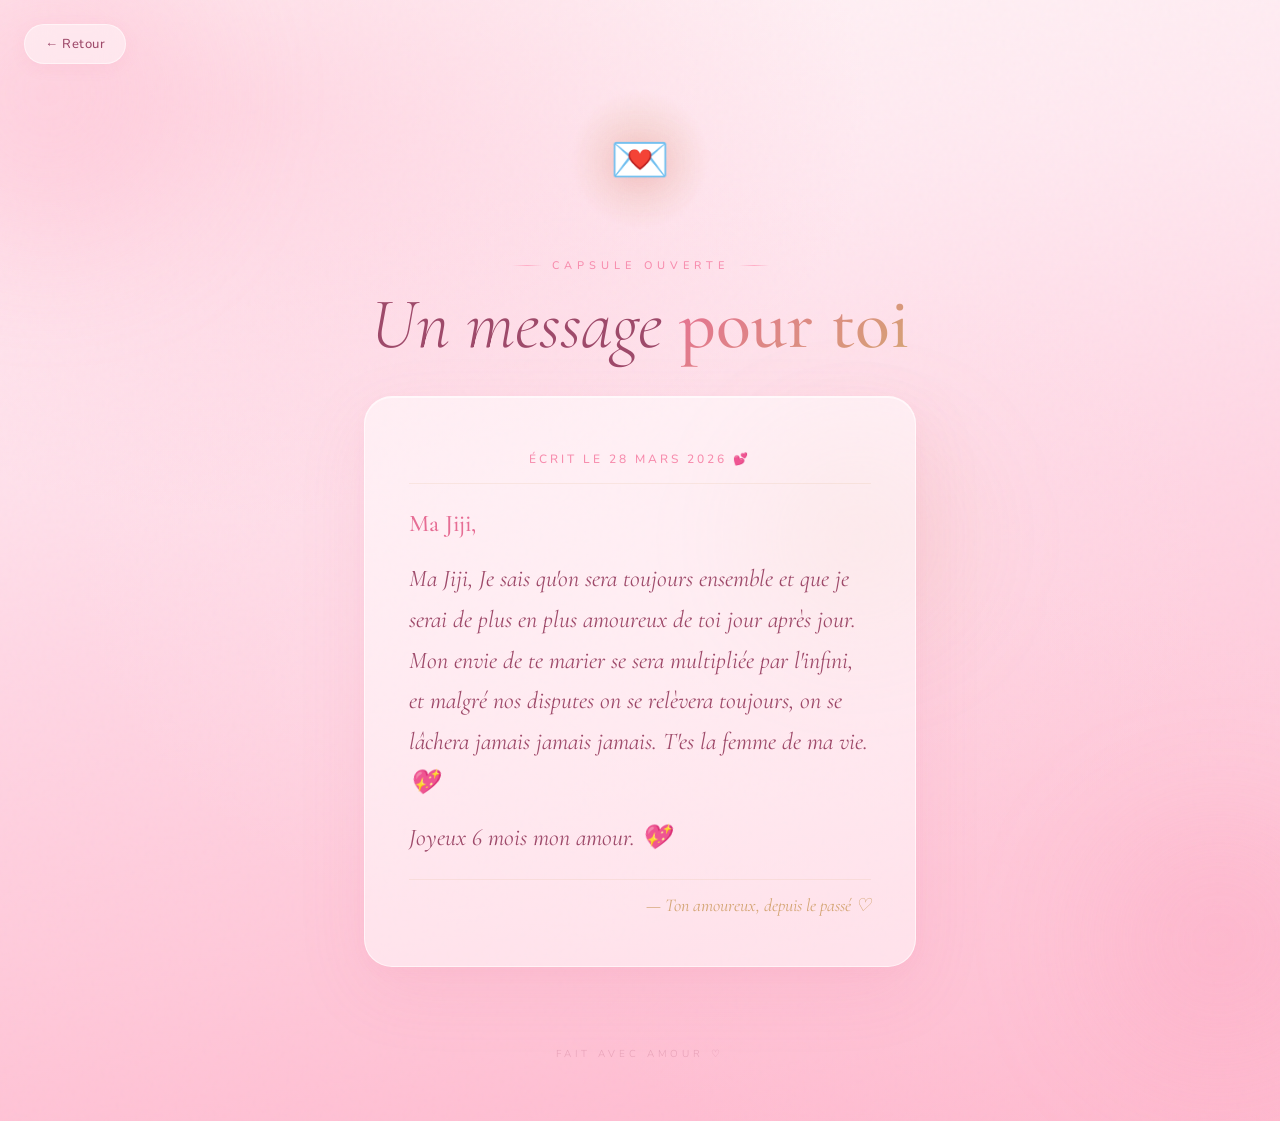
==== commit a12f9a92: "Add files via upload" ====
--- a/capsule.html
+++ b/capsule.html
@@ -1,6 +1,14 @@
 <!DOCTYPE html>
 <html lang="fr">
 <head>
+  <!-- Google tag (gtag.js) -->
+  <script async src="https://www.googletagmanager.com/gtag/js?id=G-Q77GT18JP9"></script>
+  <script>
+    window.dataLayer = window.dataLayer || [];
+    function gtag(){dataLayer.push(arguments);}
+    gtag('js', new Date());
+    gtag('config', 'G-Q77GT18JP9');
+  </script>
   <meta charset="UTF-8">
   <meta name="viewport" content="width=device-width, initial-scale=1.0">
   <title>Capsule temporelle 🔮</title>
@@ -99,20 +107,13 @@
                    ════════════════════════════════════════════ -->
               <p>Ma Jiji,</p>
               <p>
-                Si tu lis ça, c'est qu'on a atteint nos 6 mois ensemble.
-                Quand j'ai écrit ces mots, on venait de fêter nos 3 mois
-                et je savais déjà que ce qu'on vit est spécial.
-              </p>
-              <p>
-                J'espère que ces 3 derniers mois ont été aussi beaux
-                que les premiers. J'espère qu'on a ri, qu'on a voyagé,
-                qu'on a créé encore plus de souvenirs.
-              </p>
-              <p>
-                Et si jamais il y a eu des jours difficiles,
-                sache que même en écrivant ces mots à l'avance,
-                je sais que je t'aime et que rien ne changera ça.
-              </p>
+                Ma Jiji,
+
+                Je sais qu'on sera toujours ensemble et que je serai de plus en plus amoureux de toi jour après jour.
+
+                Mon envie de te marier se sera multipliée par l'infini, et malgré nos disputes on se relèvera toujours, on se lâchera jamais jamais jamais.
+
+                T'es la femme de ma vie. 💖
               <p>
                 Joyeux 6 mois mon amour. 💖
               </p>
--- a/style.css
+++ b/style.css
@@ -3275,3 +3275,942 @@
 .next-ticket-btn {
   padding: 10px 28px;
 }
+
+/* ═══════════════════════════════════════════════════════
+   NOTIFICATION — Bulle + Popup
+   ═══════════════════════════════════════════════════════ */
+
+/* ─── Bulle notification (haut droite) ─── */
+.notif-bubble {
+  position: fixed;
+  top: 20px;
+  right: 20px;
+  z-index: 150;
+  display: flex;
+  align-items: center;
+  gap: 10px;
+  padding: 12px 20px;
+  border-radius: 22px;
+  background: rgba(255, 255, 255, 0.5);
+  backdrop-filter: blur(20px);
+  -webkit-backdrop-filter: blur(20px);
+  border: 1px solid rgba(255, 255, 255, 0.6);
+  box-shadow:
+    0 8px 30px rgba(230, 109, 148, 0.12),
+    0 2px 10px rgba(230, 109, 148, 0.06),
+    inset 0 1px 0 rgba(255, 255, 255, 0.5);
+  cursor: pointer;
+  transition: all 0.35s cubic-bezier(.22, 1, .36, 1);
+
+  opacity: 0;
+  transform: translateY(-15px) scale(0.92);
+  animation: notifAppear 0.8s cubic-bezier(.22, 1, .36, 1) 1.5s forwards;
+}
+
+@keyframes notifAppear {
+  from { opacity: 0; transform: translateY(-15px) scale(0.92); }
+  to   { opacity: 1; transform: translateY(0) scale(1); }
+}
+
+.notif-bubble:hover {
+  background: rgba(255, 255, 255, 0.7);
+  transform: translateY(-2px) scale(1.03);
+  box-shadow:
+    0 12px 36px rgba(230, 109, 148, 0.18),
+    0 4px 14px rgba(230, 109, 148, 0.08);
+}
+
+/* Ping pulse indicator */
+.notif-ping {
+  position: absolute;
+  top: -3px;
+  right: -3px;
+  width: 12px;
+  height: 12px;
+  border-radius: 50%;
+  background: var(--rose-5);
+  box-shadow: 0 0 10px rgba(247, 140, 173, 0.5);
+  animation: notifPulse 2s ease-in-out infinite;
+}
+
+.notif-ping::after {
+  content: '';
+  position: absolute;
+  inset: -4px;
+  border-radius: 50%;
+  border: 2px solid var(--rose-5);
+  animation: notifRing 2s ease-in-out infinite;
+}
+
+@keyframes notifPulse {
+  0%, 100% { transform: scale(1); opacity: 1; }
+  50% { transform: scale(1.15); opacity: 0.8; }
+}
+
+@keyframes notifRing {
+  0% { transform: scale(1); opacity: 0.6; }
+  100% { transform: scale(1.8); opacity: 0; }
+}
+
+.notif-icon {
+  font-size: 20px;
+  filter: drop-shadow(0 2px 6px rgba(247, 140, 173, 0.2));
+}
+
+.notif-text {
+  font-family: 'Nunito', sans-serif;
+  font-size: 13px;
+  font-weight: 500;
+  color: var(--text-warm);
+  letter-spacing: 0.3px;
+}
+
+/* État lu (après clic) */
+.notif-bubble.notif-read .notif-ping {
+  display: none;
+}
+
+.notif-bubble.notif-read {
+  opacity: 0.6;
+}
+
+/* ─── Overlay modal ─── */
+.notif-overlay {
+  position: fixed;
+  inset: 0;
+  z-index: 300;
+  display: flex;
+  align-items: center;
+  justify-content: center;
+  background: rgba(255, 220, 230, 0.25);
+  backdrop-filter: blur(8px);
+  -webkit-backdrop-filter: blur(8px);
+  opacity: 0;
+  pointer-events: none;
+  transition: opacity 0.4s ease;
+}
+
+.notif-overlay.active {
+  opacity: 1;
+  pointer-events: all;
+}
+
+/* ─── Popup card ─── */
+.notif-popup {
+  position: relative;
+  max-width: 420px;
+  width: 90%;
+  padding: 36px 32px 28px;
+  border-radius: 28px;
+  background: rgba(255, 255, 255, 0.55);
+  backdrop-filter: blur(24px);
+  -webkit-backdrop-filter: blur(24px);
+  border: 1px solid rgba(255, 255, 255, 0.6);
+  box-shadow:
+    0 24px 70px rgba(230, 109, 148, 0.14),
+    0 8px 24px rgba(230, 109, 148, 0.07),
+    inset 0 1px 0 rgba(255, 255, 255, 0.6);
+  text-align: center;
+  display: flex;
+  flex-direction: column;
+  align-items: center;
+  gap: 18px;
+
+  transform: scale(0.88) translateY(20px);
+  transition: transform 0.5s cubic-bezier(.22, 1, .36, 1);
+}
+
+.notif-overlay.active .notif-popup {
+  transform: scale(1) translateY(0);
+}
+
+/* Bouton fermer */
+.notif-close {
+  position: absolute;
+  top: 14px;
+  right: 16px;
+  width: 30px;
+  height: 30px;
+  border-radius: 50%;
+  border: 1px solid rgba(255, 255, 255, 0.4);
+  background: rgba(255, 255, 255, 0.35);
+  backdrop-filter: blur(8px);
+  -webkit-backdrop-filter: blur(8px);
+  color: var(--text-soft);
+  font-size: 13px;
+  cursor: pointer;
+  display: flex;
+  align-items: center;
+  justify-content: center;
+  transition: all 0.3s ease;
+}
+
+.notif-close:hover {
+  background: rgba(255, 255, 255, 0.6);
+  color: var(--text-warm);
+  transform: scale(1.1);
+}
+
+.notif-popup-icon {
+  font-size: 44px;
+  filter: drop-shadow(0 4px 14px rgba(247, 140, 173, 0.3));
+  animation: gentleFloat 4s ease-in-out infinite;
+}
+
+.notif-popup-body {
+  display: flex;
+  flex-direction: column;
+  gap: 10px;
+}
+
+.notif-popup-body p {
+  font-family: 'Cormorant Garamond', serif;
+  font-size: clamp(18px, 3.5vw, 22px);
+  font-weight: 400;
+  font-style: italic;
+  color: var(--text-warm);
+  line-height: 1.5;
+}
+
+.notif-ps {
+  margin-top: 6px;
+  font-weight: 500 !important;
+  font-style: normal !important;
+  background: linear-gradient(135deg, var(--rose-6), var(--gold));
+  -webkit-background-clip: text;
+  -webkit-text-fill-color: transparent;
+  background-clip: text;
+}
+
+.notif-popup-footer {
+  font-family: 'Cormorant Garamond', serif;
+  font-size: 16px;
+  font-style: italic;
+  color: var(--gold);
+  padding-top: 10px;
+  border-top: 1px solid rgba(212, 165, 116, 0.15);
+  width: 100%;
+}
+
+/* ─── Responsive notification ─── */
+@media (max-width: 600px) {
+  .notif-bubble {
+    top: 14px;
+    right: 14px;
+    padding: 10px 16px;
+    gap: 8px;
+  }
+
+  .notif-text {
+    font-size: 11px;
+  }
+
+  .notif-popup {
+    padding: 30px 24px 24px;
+    border-radius: 22px;
+  }
+}
+
+/* ═══════════════════════════════════════════════════════
+   ÉNIGME TIMER — Écran de blocage
+   ═══════════════════════════════════════════════════════ */
+
+.enigma-screen {
+  position: fixed;
+  inset: 0;
+  z-index: 500;
+  display: flex;
+  align-items: center;
+  justify-content: center;
+  background:
+    radial-gradient(ellipse 80% 60% at 30% 20%, rgba(255, 173, 198, 0.3) 0%, transparent 60%),
+    radial-gradient(ellipse 70% 50% at 70% 80%, rgba(255, 200, 217, 0.35) 0%, transparent 55%),
+    linear-gradient(170deg, #fff5f7 0%, #ffe8f0 30%, #ffd6e4 60%, #ffc8d9 100%);
+  transition: opacity 0.8s ease, transform 0.8s ease;
+}
+
+.enigma-screen .enigma-orbs {
+  position: absolute;
+  inset: 0;
+  pointer-events: none;
+  overflow: hidden;
+}
+
+/* Résolu → animation de sortie */
+.enigma-screen.enigma-solved {
+  animation: enigmaWin 1.2s ease forwards;
+}
+
+@keyframes enigmaWin {
+  0% { transform: scale(1); filter: brightness(1); }
+  50% { transform: scale(1.02); filter: brightness(1.15); }
+  100% { transform: scale(1); filter: brightness(1); }
+}
+
+.enigma-screen.enigma-gone {
+  opacity: 0;
+  transform: scale(1.05);
+  pointer-events: none;
+}
+
+/* ─── Carte centrale ─── */
+.enigma-card {
+  position: relative;
+  z-index: 2;
+  display: flex;
+  flex-direction: column;
+  align-items: center;
+  gap: 28px;
+  padding: 40px 36px;
+  max-width: 480px;
+  width: 90%;
+  border-radius: 32px;
+  background: rgba(255, 255, 255, 0.45);
+  backdrop-filter: blur(24px);
+  -webkit-backdrop-filter: blur(24px);
+  border: 1px solid rgba(255, 255, 255, 0.6);
+  box-shadow:
+    0 24px 70px rgba(230, 109, 148, 0.12),
+    0 8px 24px rgba(230, 109, 148, 0.06),
+    inset 0 1px 0 rgba(255, 255, 255, 0.6);
+
+  opacity: 0;
+  transform: translateY(20px) scale(0.95);
+  animation: enigmaCardAppear 1s cubic-bezier(.22, 1, .36, 1) 0.3s forwards;
+}
+
+@keyframes enigmaCardAppear {
+  from { opacity: 0; transform: translateY(20px) scale(0.95); }
+  to   { opacity: 1; transform: translateY(0) scale(1); }
+}
+
+/* ─── Timer anneau circulaire ─── */
+.enigma-timer-ring {
+  position: relative;
+  width: 110px;
+  height: 110px;
+}
+
+.enigma-ring-svg {
+  width: 100%;
+  height: 100%;
+  transform: rotate(-90deg);
+}
+
+.ring-bg {
+  fill: none;
+  stroke: rgba(255, 200, 217, 0.3);
+  stroke-width: 6;
+}
+
+.ring-progress {
+  fill: none;
+  stroke: var(--rose-5);
+  stroke-width: 6;
+  stroke-linecap: round;
+  transition: stroke-dashoffset 1s linear, stroke 0.5s ease;
+}
+
+.ring-progress.ring-urgent {
+  stroke: #e85d75;
+  animation: ringPulseUrgent 1s ease-in-out infinite;
+}
+
+@keyframes ringPulseUrgent {
+  0%, 100% { opacity: 1; }
+  50% { opacity: 0.6; }
+}
+
+.enigma-timer-text {
+  position: absolute;
+  inset: 0;
+  display: flex;
+  align-items: center;
+  justify-content: center;
+  font-family: 'Cormorant Garamond', serif;
+  font-size: 26px;
+  font-weight: 600;
+  color: var(--text-warm);
+  letter-spacing: 1px;
+}
+
+.timer-urgent {
+  color: #e85d75 !important;
+  animation: timerShake 0.5s ease-in-out infinite;
+}
+
+@keyframes timerShake {
+  0%, 100% { transform: translateX(0); }
+  25% { transform: translateX(-2px); }
+  75% { transform: translateX(2px); }
+}
+
+/* ─── Contenu de l'énigme ─── */
+.enigma-content {
+  display: flex;
+  flex-direction: column;
+  align-items: center;
+  gap: 14px;
+  text-align: center;
+}
+
+.enigma-icon {
+  font-size: 36px;
+  filter: drop-shadow(0 4px 12px rgba(247, 140, 173, 0.3));
+}
+
+.enigma-title {
+  font-family: 'Cormorant Garamond', serif;
+  font-size: clamp(22px, 4.5vw, 30px);
+  font-weight: 400;
+  font-style: italic;
+  color: var(--text-warm);
+}
+
+.enigma-divider {
+  width: 40px;
+  height: 1px;
+  background: linear-gradient(90deg, transparent, var(--gold-light), transparent);
+}
+
+.enigma-riddle {
+  font-family: 'Cormorant Garamond', serif;
+  font-size: clamp(18px, 3.5vw, 24px);
+  font-weight: 500;
+  color: var(--text-warm);
+  line-height: 1.6;
+  padding: 16px 20px;
+  border-radius: 18px;
+  background: rgba(255, 255, 255, 0.3);
+  border: 1px solid rgba(255, 255, 255, 0.4);
+}
+
+.enigma-input-zone {
+  display: flex;
+  flex-direction: column;
+  align-items: center;
+  gap: 12px;
+  width: 100%;
+  max-width: 300px;
+}
+
+.enigma-input {
+  font-family: 'Nunito', sans-serif;
+  font-size: 18px;
+  font-weight: 400;
+  text-align: center;
+  letter-spacing: 1px;
+  padding: 14px 20px;
+  border-radius: 18px;
+  border: 2px solid rgba(255, 255, 255, 0.45);
+  background: rgba(255, 255, 255, 0.35);
+  backdrop-filter: blur(10px);
+  -webkit-backdrop-filter: blur(10px);
+  color: var(--text-warm);
+  outline: none;
+  width: 100%;
+  transition: all 0.3s ease;
+}
+
+.enigma-input::placeholder {
+  color: var(--rose-4);
+  font-weight: 300;
+}
+
+.enigma-input:focus {
+  border-color: var(--rose-5);
+  background: rgba(255, 255, 255, 0.5);
+  box-shadow: 0 0 20px rgba(247, 140, 173, 0.15);
+}
+
+.enigma-btn {
+  width: 100%;
+  max-width: 300px;
+}
+
+.enigma-error {
+  font-family: 'Nunito', sans-serif;
+  font-size: 13px;
+  font-weight: 400;
+  color: var(--rose-6);
+  min-height: 20px;
+}
+
+
+/* ═══════════════════════════════════════════════════════
+   GAME OVER — Écran noir dramatique
+   ═══════════════════════════════════════════════════════ */
+
+.gameover-screen {
+  position: fixed;
+  inset: 0;
+  z-index: 600;
+  display: flex;
+  align-items: center;
+  justify-content: center;
+  background: #0a0a0a;
+  opacity: 0;
+  pointer-events: none;
+  transition: opacity 1.2s ease;
+}
+
+.gameover-screen.active {
+  opacity: 1;
+  pointer-events: all;
+}
+
+.body-gameover {
+  overflow: hidden;
+}
+
+.gameover-content {
+  display: flex;
+  flex-direction: column;
+  align-items: center;
+  gap: 24px;
+  opacity: 0;
+  transform: scale(0.7);
+}
+
+.gameover-screen.active .gameover-content {
+  animation: gameoverReveal 1.5s cubic-bezier(.22, 1, .36, 1) 0.5s forwards;
+}
+
+@keyframes gameoverReveal {
+  0% { opacity: 0; transform: scale(0.7); }
+  60% { opacity: 1; transform: scale(1.05); }
+  100% { opacity: 1; transform: scale(1); }
+}
+
+.gameover-skull {
+  font-size: clamp(80px, 18vw, 130px);
+  filter: drop-shadow(0 0 40px rgba(255, 50, 50, 0.3));
+  animation: skullFloat 3s ease-in-out infinite;
+}
+
+@keyframes skullFloat {
+  0%, 100% { transform: translateY(0); }
+  50% { transform: translateY(-12px); }
+}
+
+.gameover-title {
+  font-family: 'Cormorant Garamond', serif;
+  font-size: clamp(42px, 10vw, 72px);
+  font-weight: 600;
+  color: #fff;
+  letter-spacing: 6px;
+  text-transform: uppercase;
+  text-shadow: 0 0 30px rgba(255, 50, 50, 0.2);
+}
+
+.gameover-btn {
+  font-family: 'Nunito', sans-serif;
+  font-size: 14px;
+  font-weight: 500;
+  letter-spacing: 1px;
+  padding: 14px 36px;
+  border-radius: 24px;
+  border: 1px solid rgba(255, 255, 255, 0.15);
+  background: rgba(255, 255, 255, 0.08);
+  color: rgba(255, 255, 255, 0.6);
+  cursor: pointer;
+  transition: all 0.35s ease;
+  margin-top: 10px;
+}
+
+.gameover-btn:hover {
+  background: rgba(255, 255, 255, 0.15);
+  color: #fff;
+  border-color: rgba(255, 255, 255, 0.3);
+  transform: translateY(-2px);
+  box-shadow: 0 4px 20px rgba(255, 255, 255, 0.08);
+}
+
+
+/* ─── Responsive énigme ─── */
+@media (max-width: 600px) {
+  .enigma-card {
+    padding: 30px 24px;
+    border-radius: 24px;
+    gap: 22px;
+  }
+
+  .enigma-timer-ring {
+    width: 90px;
+    height: 90px;
+  }
+
+  .enigma-timer-text {
+    font-size: 22px;
+  }
+
+  .enigma-riddle {
+    padding: 12px 16px;
+  }
+}
+
+/* ═══════════════════════════════════════════════════════
+   COLORIAGE — Page interactive
+   ═══════════════════════════════════════════════════════ */
+
+.color-wrapper {
+  position: relative;
+  z-index: 2;
+  width: 100%;
+  max-width: 650px;
+  margin: 0 auto;
+  padding: 60px 24px 40px;
+  display: flex;
+  flex-direction: column;
+  align-items: center;
+  gap: 20px;
+}
+
+.color-header {
+  text-align: center;
+  opacity: 0;
+  animation: revealUp 1s cubic-bezier(.22, 1, .36, 1) 0.3s forwards;
+}
+
+/* ─── Toolbar ─── */
+.color-toolbar {
+  display: flex;
+  flex-wrap: wrap;
+  align-items: center;
+  justify-content: center;
+  gap: 14px;
+  padding: 16px 20px;
+  border-radius: 22px;
+  background: rgba(255, 255, 255, 0.4);
+  backdrop-filter: blur(18px);
+  -webkit-backdrop-filter: blur(18px);
+  border: 1px solid rgba(255, 255, 255, 0.5);
+  box-shadow: 0 8px 30px rgba(230, 109, 148, 0.08);
+  width: 100%;
+  opacity: 0;
+  animation: revealUp 0.8s ease 0.5s forwards;
+}
+
+/* Palette couleurs */
+.color-palette {
+  display: flex;
+  flex-wrap: wrap;
+  gap: 6px;
+  justify-content: center;
+}
+
+.color-swatch {
+  width: 30px;
+  height: 30px;
+  border-radius: 50%;
+  border: 3px solid rgba(255, 255, 255, 0.6);
+  cursor: pointer;
+  transition: all 0.25s ease;
+  box-shadow: 0 2px 8px rgba(0, 0, 0, 0.08);
+}
+
+.color-swatch:hover {
+  transform: scale(1.15);
+  box-shadow: 0 4px 14px rgba(0, 0, 0, 0.12);
+}
+
+.color-swatch.active {
+  border-color: var(--text-warm);
+  transform: scale(1.2);
+  box-shadow: 0 0 0 3px rgba(255, 255, 255, 0.5), 0 4px 14px rgba(0, 0, 0, 0.15);
+}
+
+/* Taille pinceau */
+.brush-sizes {
+  display: flex;
+  align-items: center;
+  gap: 8px;
+}
+
+.brush-size {
+  width: 36px;
+  height: 36px;
+  border-radius: 50%;
+  border: 2px solid rgba(255, 255, 255, 0.4);
+  background: rgba(255, 255, 255, 0.2);
+  cursor: pointer;
+  display: flex;
+  align-items: center;
+  justify-content: center;
+  transition: all 0.25s ease;
+}
+
+.brush-size span {
+  display: block;
+  border-radius: 50%;
+  background: var(--text-warm);
+  transition: all 0.2s ease;
+}
+
+.brush-size:hover {
+  background: rgba(255, 255, 255, 0.4);
+  transform: scale(1.1);
+}
+
+.brush-size.active {
+  border-color: var(--rose-5);
+  background: rgba(247, 140, 173, 0.12);
+  box-shadow: 0 0 12px rgba(247, 140, 173, 0.2);
+}
+
+/* Actions (gomme, effacer) */
+.color-actions {
+  display: flex;
+  gap: 6px;
+}
+
+.color-action-btn {
+  width: 38px;
+  height: 38px;
+  border-radius: 14px;
+  border: 1px solid rgba(255, 255, 255, 0.45);
+  background: rgba(255, 255, 255, 0.25);
+  backdrop-filter: blur(8px);
+  -webkit-backdrop-filter: blur(8px);
+  font-size: 18px;
+  cursor: pointer;
+  transition: all 0.25s ease;
+  display: flex;
+  align-items: center;
+  justify-content: center;
+}
+
+.color-action-btn:hover {
+  background: rgba(255, 255, 255, 0.45);
+  transform: scale(1.08);
+}
+
+.color-action-btn.action-active {
+  background: rgba(247, 140, 173, 0.15);
+  border-color: var(--rose-5);
+  box-shadow: 0 0 14px rgba(247, 140, 173, 0.2);
+}
+
+/* ─── Zone de dessin ─── */
+.canvas-zone {
+  position: relative;
+  width: 100%;
+  max-width: 500px;
+  aspect-ratio: 1;
+  border-radius: 24px;
+  overflow: hidden;
+  background: #fff;
+  border: 2px solid rgba(255, 255, 255, 0.6);
+  box-shadow:
+    0 16px 50px rgba(230, 109, 148, 0.1),
+    0 4px 16px rgba(230, 109, 148, 0.05);
+  opacity: 0;
+  animation: revealScale 1s cubic-bezier(.22, 1, .36, 1) 0.6s forwards;
+}
+
+.canvas-bg {
+  position: absolute;
+  inset: 0;
+  width: 100%;
+  height: 100%;
+  object-fit: contain;
+  pointer-events: none;
+  z-index: 1;
+}
+
+#drawCanvas {
+  position: absolute;
+  inset: 0;
+  width: 100%;
+  height: 100%;
+  z-index: 2;
+  touch-action: none;
+  cursor: crosshair;
+}
+
+.eraser-cursor {
+  cursor: cell !important;
+}
+
+/* ─── Responsive coloriage ─── */
+@media (max-width: 600px) {
+  .color-wrapper {
+    padding: 50px 12px 30px;
+    gap: 14px;
+  }
+
+  .color-toolbar {
+    padding: 12px 14px;
+    gap: 10px;
+  }
+
+  .color-swatch {
+    width: 26px;
+    height: 26px;
+  }
+
+  .brush-size {
+    width: 32px;
+    height: 32px;
+  }
+
+  .canvas-zone {
+    border-radius: 18px;
+  }
+}
+
+/* ─── Fill bucket cursor ─── */
+.fill-cursor {
+  cursor: pointer !important;
+}
+
+.color-action-btn.action-active {
+  background: rgba(247, 140, 173, 0.15);
+  border-color: var(--rose-5);
+  box-shadow: 0 0 14px rgba(247, 140, 173, 0.2);
+}
+
+/* ─── Popup victoire coloriage ─── */
+.color-win-overlay {
+  position: fixed;
+  inset: 0;
+  z-index: 300;
+  display: flex;
+  align-items: center;
+  justify-content: center;
+  background: rgba(255, 220, 230, 0.25);
+  backdrop-filter: blur(8px);
+  -webkit-backdrop-filter: blur(8px);
+  opacity: 0;
+  pointer-events: none;
+  transition: opacity 0.4s ease;
+}
+
+.color-win-overlay.active {
+  opacity: 1;
+  pointer-events: all;
+}
+
+.color-win-popup {
+  transform: scale(0.88) translateY(20px);
+  transition: transform 0.5s cubic-bezier(.22, 1, .36, 1);
+}
+
+.color-win-overlay.active .color-win-popup {
+  transform: scale(1) translateY(0);
+}
+
+/* ─── Notre plus belle photo — Showcase spéciale ─── */
+.best-photo-showcase {
+  display: flex;
+  justify-content: center;
+  padding: 10px 0;
+}
+
+.best-photo-showcase .image-showcase {
+  width: clamp(300px, 70vw, 450px);
+}
+
+.best-photo-frame {
+  border-radius: 30% 70% 60% 40% / 50% 40% 60% 50% !important;
+  aspect-ratio: 3 / 4 !important;
+}
+
+/* ─── Cinnamoroll — Positionnement gauche ─── */
+.moments-img-cinnamoroll {
+  position: absolute;
+  left: -12%;
+  top: 30%;
+  z-index: 3;
+  pointer-events: none;
+}
+
+.moments-img-cinnamoroll .image-showcase {
+  width: clamp(140px, 20vw, 230px);
+}
+
+@media (max-width: 900px) {
+  .moments-img-cinnamoroll {
+    left: -5%;
+    top: 20%;
+  }
+
+  .moments-img-cinnamoroll .image-showcase {
+    width: clamp(120px, 22vw, 180px);
+  }
+}
+
+@media (max-width: 600px) {
+  .best-photo-showcase .image-showcase {
+    width: clamp(250px, 80vw, 350px);
+  }
+
+  .moments-img-cinnamoroll {
+    left: -2%;
+    top: 15%;
+  }
+
+  .moments-img-cinnamoroll .image-showcase {
+    width: clamp(100px, 20vw, 150px);
+  }
+}
+
+/* ─── Bannière capsule débloquée ─── */
+.capsule-unlocked-banner {
+  display: inline-flex;
+  align-items: center;
+  gap: 12px;
+  padding: 12px 24px;
+  margin-bottom: 6px;
+  border-radius: 24px;
+  text-decoration: none;
+  background: rgba(255, 255, 255, 0.45);
+  backdrop-filter: blur(18px);
+  -webkit-backdrop-filter: blur(18px);
+  border: 1px solid rgba(212, 165, 116, 0.35);
+  box-shadow:
+    0 8px 30px rgba(230, 109, 148, 0.12),
+    inset 0 1px 0 rgba(255, 255, 255, 0.55);
+  transition: all 0.35s cubic-bezier(.22, 1, .36, 1);
+  opacity: 0;
+  animation: revealUp 0.9s cubic-bezier(.22, 1, .36, 1) 0.4s forwards;
+}
+
+.capsule-unlocked-banner:hover {
+  background: rgba(255, 255, 255, 0.65);
+  transform: translateY(-3px);
+  box-shadow: 0 12px 36px rgba(230, 109, 148, 0.18);
+}
+
+.cub-icon {
+  font-size: 22px;
+  animation: gentleFloat 3.5s ease-in-out infinite;
+}
+
+.cub-text {
+  font-family: 'Nunito', sans-serif;
+  font-size: clamp(12px, 2.2vw, 14px);
+  font-weight: 500;
+  letter-spacing: 0.3px;
+  background: linear-gradient(135deg, var(--rose-6), var(--gold));
+  -webkit-background-clip: text;
+  -webkit-text-fill-color: transparent;
+  background-clip: text;
+}
+
+.cub-arrow {
+  font-size: 15px;
+  color: var(--gold);
+  transition: transform 0.3s ease;
+}
+
+.capsule-unlocked-banner:hover .cub-arrow {
+  transform: translateX(4px);
+}
+
+@media (max-width: 600px) {
+  .capsule-unlocked-banner {
+    padding: 10px 18px;
+    gap: 9px;
+  }
+}
